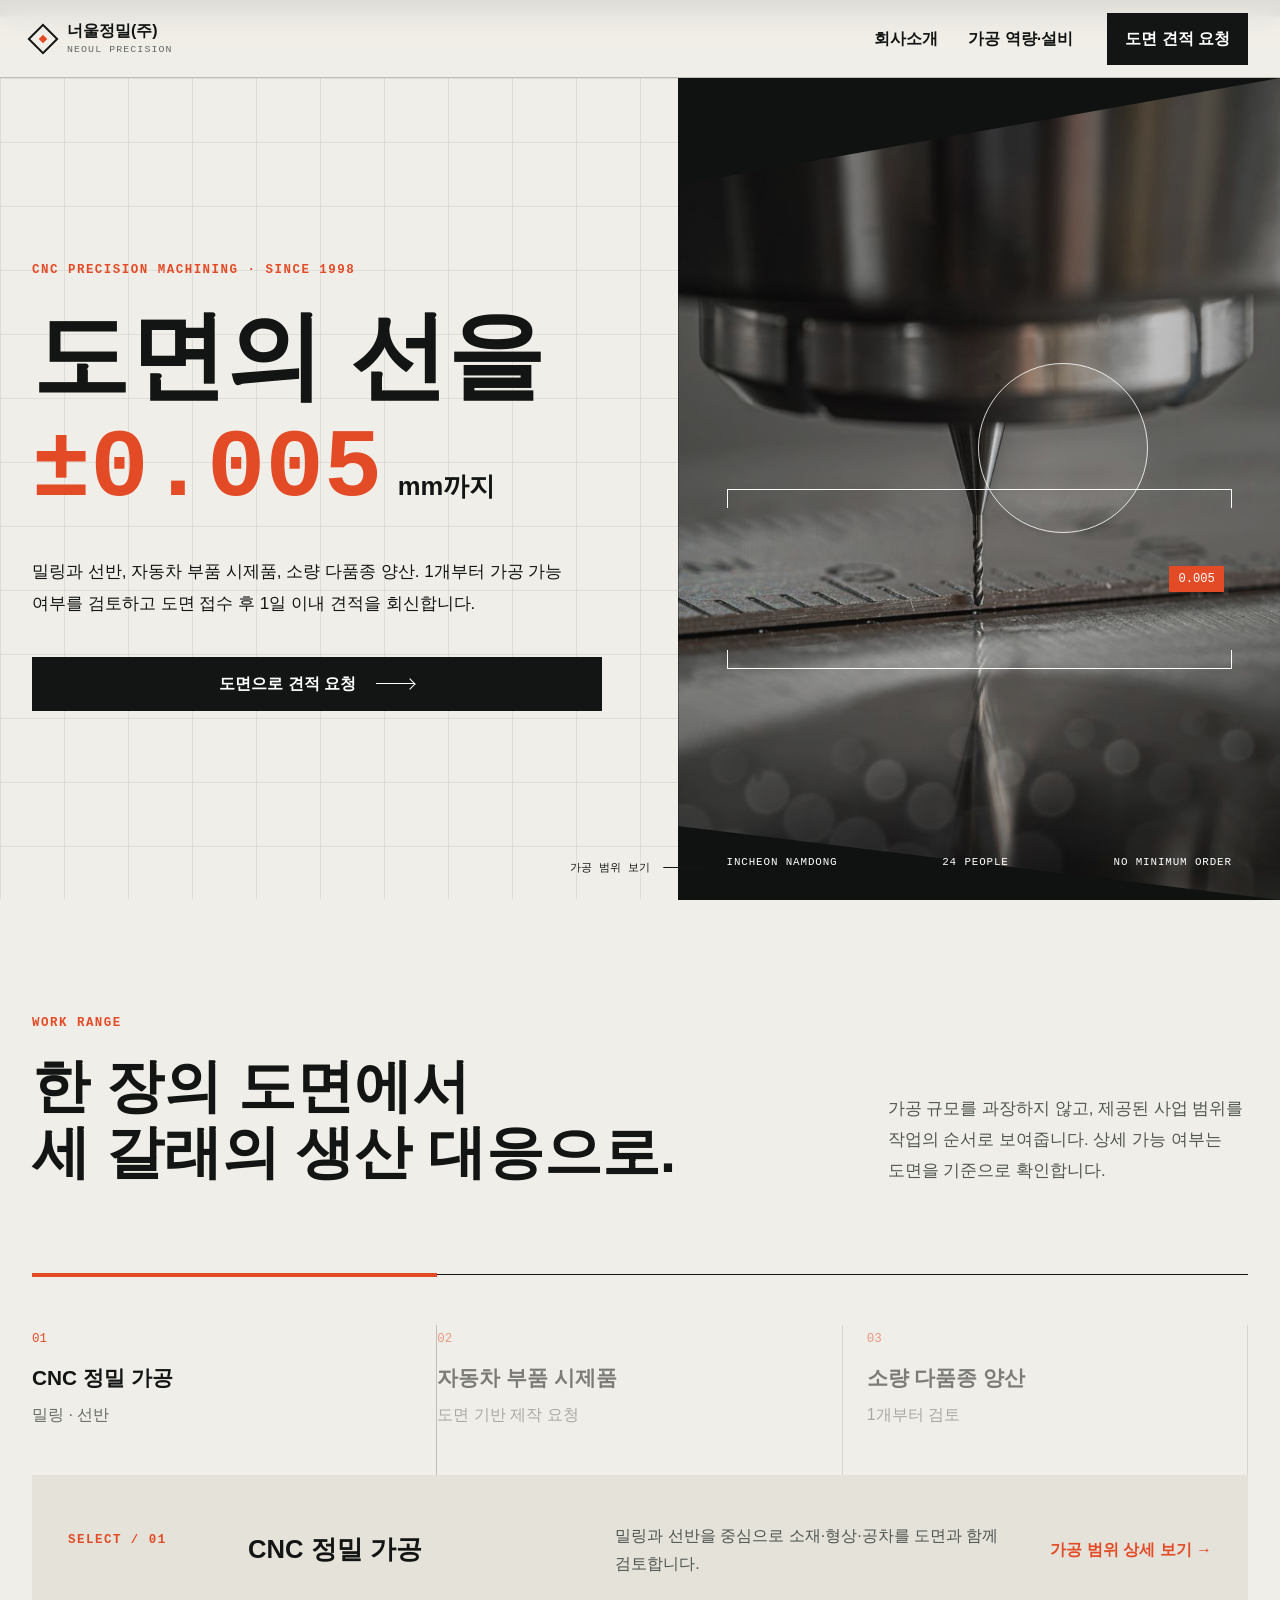
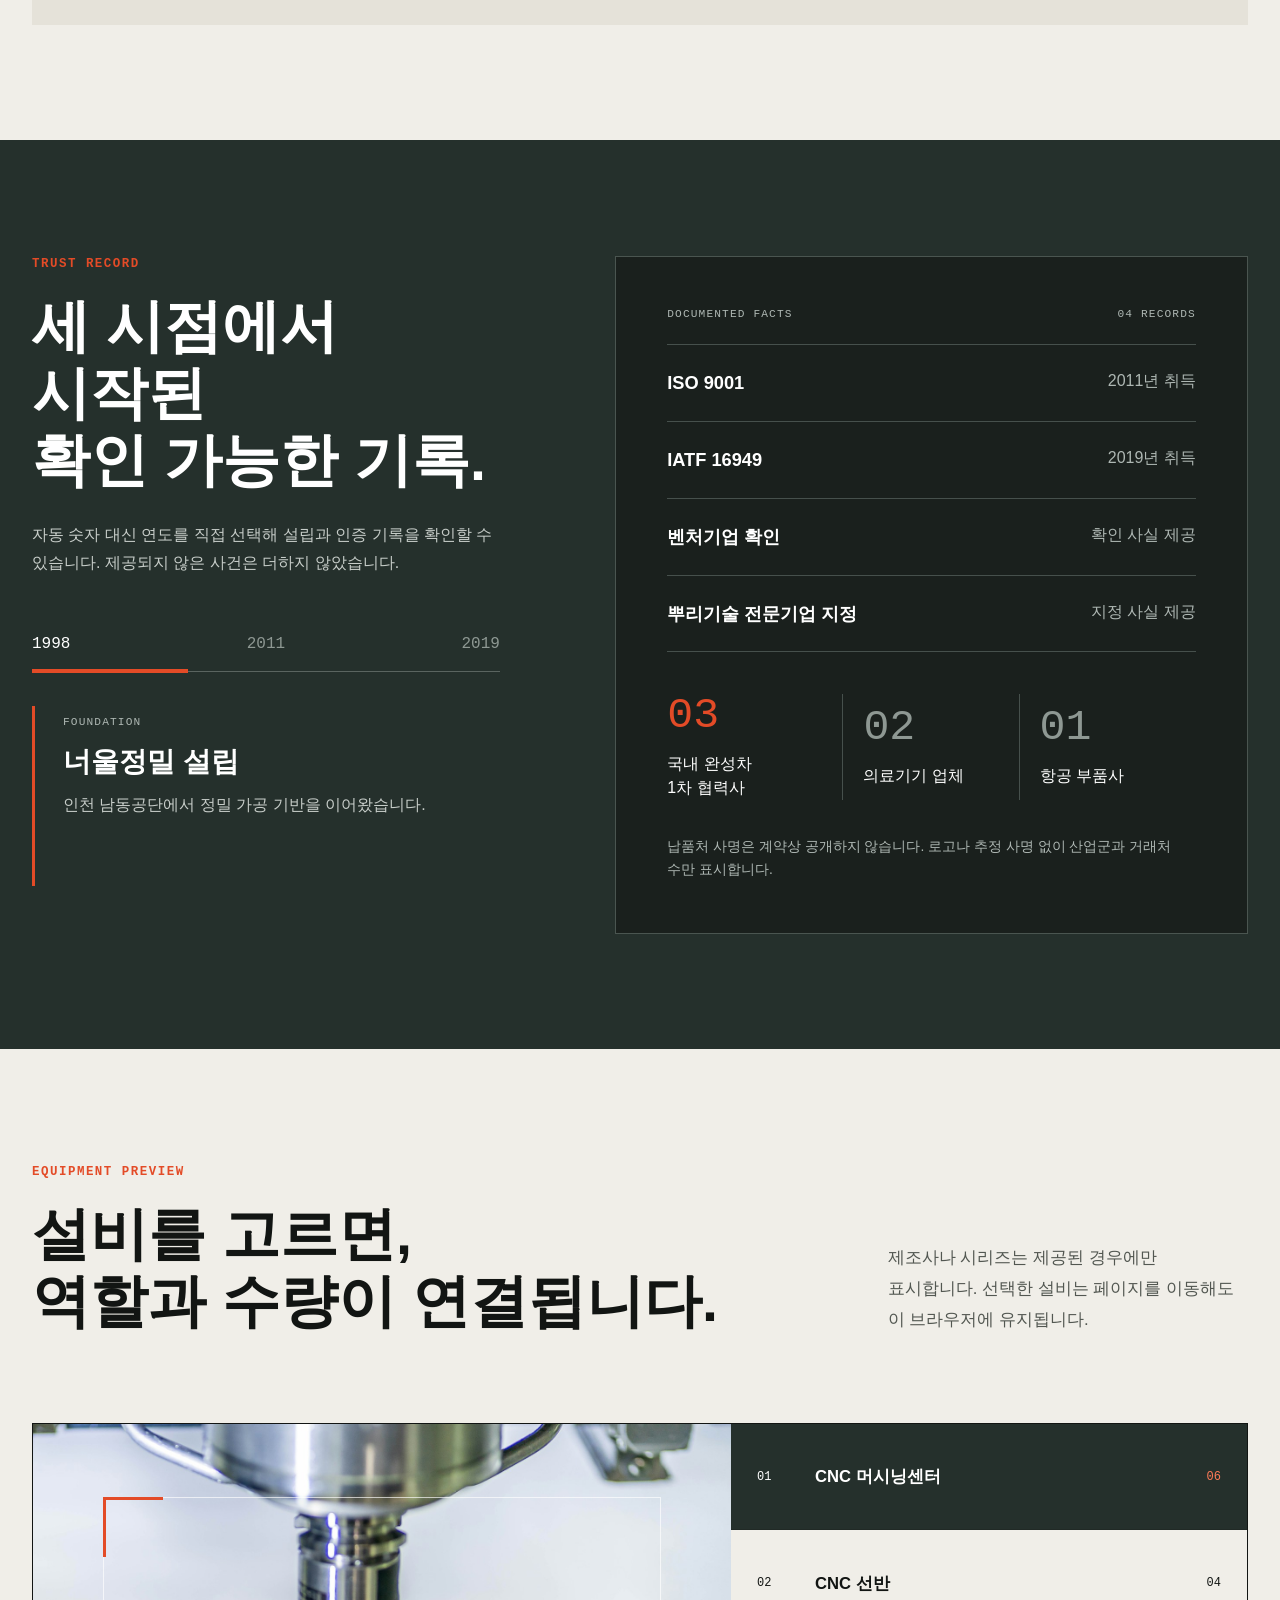
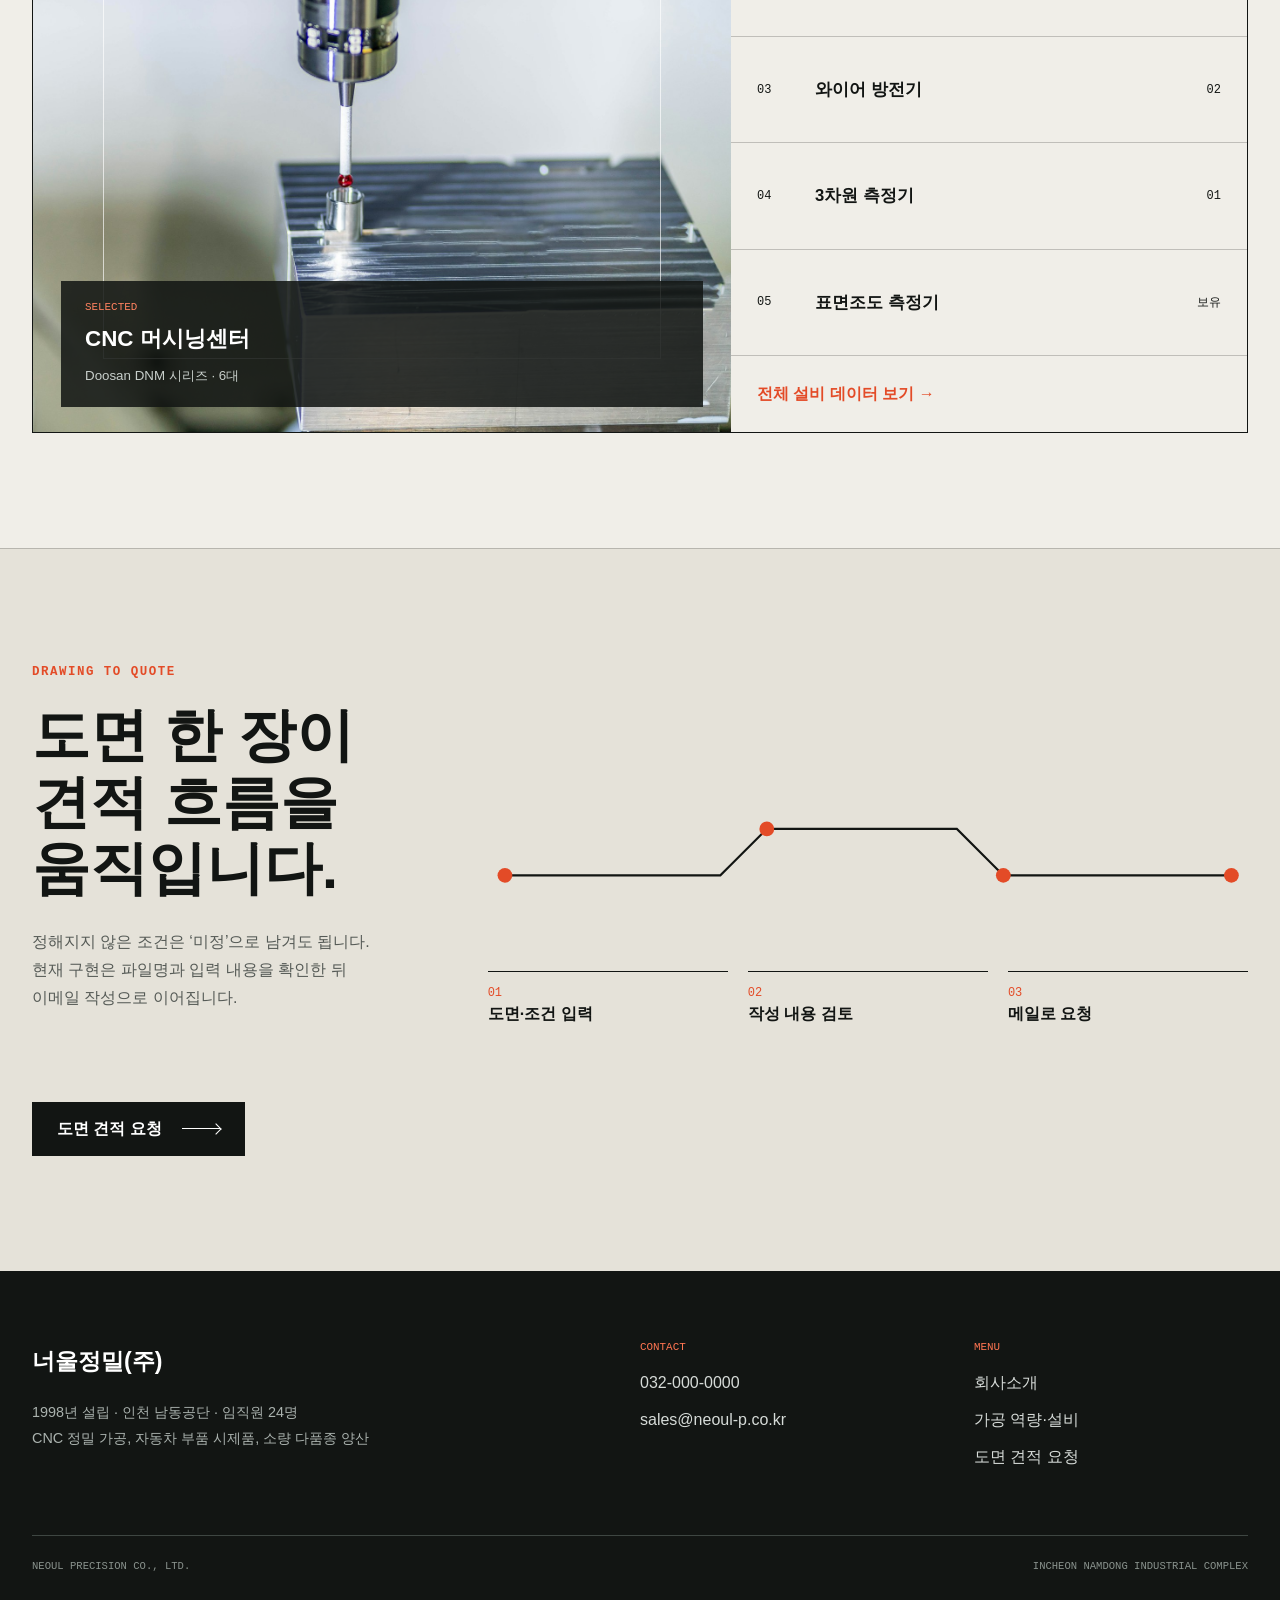
==== index.html @ 4a6a0d40 "Add files via upload" ====
<!doctype html>
<html lang="ko">
<head>
  <meta charset="utf-8" />
  <meta name="viewport" content="width=device-width,initial-scale=1" />
  <title>너울정밀(주) | CNC 정밀 가공</title>
  <meta name="description" content="1998년 설립. CNC 밀링·선반, 자동차 부품 시제품, 소량 다품종 양산. ±0.005mm 정밀도, 1개부터 가공 가능." />
  <link rel="icon" href="favicon.svg" />
  <link rel="stylesheet" href="styles.css" />
  <script defer src="site.js"></script>
</head>
<body class="page-home">
  <a class="skip" href="#main">본문으로 바로가기</a>
  <header class="site-header">
    <div class="nav-shell">
      <a class="brand" href="index.html" aria-label="너울정밀 홈"><i class="brand-mark" aria-hidden="true"></i><span>너울정밀(주)<small>NEOUL PRECISION</small></span></a>
      <nav class="desktop-nav" aria-label="주요 메뉴"><a href="about.html">회사소개</a><a href="capabilities.html">가공 역량·설비</a></nav>
      <a class="nav-cta" href="quote.html">도면 견적 요청</a>
      <button class="menu-toggle" aria-expanded="false" aria-controls="mobile-menu"><span>메뉴</span><i aria-hidden="true"></i></button>
    </div>
  </header>
  <nav class="mobile-panel" id="mobile-menu" aria-label="모바일 메뉴"><a href="index.html" aria-current="page">홈</a><a href="about.html">회사소개</a><a href="capabilities.html">가공 역량·설비</a><a href="quote.html">도면 견적 요청</a></nav>

  <main id="main">
    <section class="hero-machine" aria-labelledby="hero-title">
      <div class="hero-grid" aria-hidden="true"></div>
      <div class="hero-copy">
        <p class="eyebrow hero-kicker">CNC PRECISION MACHINING · SINCE 1998</p>
        <h1 id="hero-title"><span>도면의 선을</span><span class="hero-measure"><b>±0.005</b><small>mm까지</small></span></h1>
        <p class="hero-lead">밀링과 선반, 자동차 부품 시제품, 소량 다품종 양산. 1개부터 가공 가능 여부를 검토하고 도면 접수 후 1일 이내 견적을 회신합니다.</p>
        <a class="btn draw-btn" href="quote.html"><span>도면으로 견적 요청</span><i aria-hidden="true"></i></a>
      </div>
      <div class="hero-visual" data-parallax>
        <div class="hero-mask"><img src="assets/cnc-milling.jpg" alt="CNC 밀링 장비가 금속을 가공하는 장면" /></div>
        <div class="hero-lens" aria-hidden="true"></div>
        <div class="tolerance-rail" aria-hidden="true"><span class="jaw top"></span><span class="target">0.005</span><span class="jaw bottom"></span></div>
        <div class="hero-caption"><span>INCHEON NAMDONG</span><span>24 PEOPLE</span><span>NO MINIMUM ORDER</span></div>
      </div>
      <a class="scroll-cue" href="#scope"><span>가공 범위 보기</span><i aria-hidden="true"></i></a>
    </section>

    <section class="scope-switch section" id="scope" aria-labelledby="scope-title">
      <div class="wrap">
        <header class="split-head"><div><p class="eyebrow">WORK RANGE</p><h2 id="scope-title">한 장의 도면에서<br />세 갈래의 생산 대응으로.</h2></div><p>가공 규모를 과장하지 않고, 제공된 사업 범위를 작업의 순서로 보여줍니다. 상세 가능 여부는 도면을 기준으로 확인합니다.</p></header>
        <div class="scope-track" data-scope-home>
          <div class="scope-line" aria-hidden="true"><i></i></div>
          <button class="scope-node active" type="button" data-scope="0" aria-pressed="true"><em>01</em><strong>CNC 정밀 가공</strong><span>밀링 · 선반</span></button>
          <button class="scope-node" type="button" data-scope="1" aria-pressed="false"><em>02</em><strong>자동차 부품 시제품</strong><span>도면 기반 제작 요청</span></button>
          <button class="scope-node" type="button" data-scope="2" aria-pressed="false"><em>03</em><strong>소량 다품종 양산</strong><span>1개부터 검토</span></button>
          <article class="scope-readout" aria-live="polite"><span class="mono">SELECT / 01</span><h3>CNC 정밀 가공</h3><p>밀링과 선반을 중심으로 소재·형상·공차를 도면과 함께 검토합니다.</p><a href="capabilities.html#scope">가공 범위 상세 보기 →</a></article>
        </div>
      </div>
    </section>

    <section class="trust-record section dark" aria-labelledby="trust-title">
      <div class="wrap trust-layout">
        <div class="trust-intro">
          <p class="eyebrow">TRUST RECORD</p>
          <h2 id="trust-title">세 시점에서 시작된<br />확인 가능한 기록.</h2>
          <p>자동 숫자 대신 연도를 직접 선택해 설립과 인증 기록을 확인할 수 있습니다. 제공되지 않은 사건은 더하지 않았습니다.</p>
          <div class="year-rail" role="tablist" aria-label="회사 기록 연도">
            <button role="tab" aria-selected="true" class="active" data-year="1998">1998</button>
            <button role="tab" aria-selected="false" data-year="2011">2011</button>
            <button role="tab" aria-selected="false" data-year="2019">2019</button>
            <i aria-hidden="true"></i>
          </div>
          <article class="year-detail" aria-live="polite"><span>FOUNDATION</span><h3>너울정밀 설립</h3><p>인천 남동공단에서 정밀 가공 기반을 이어왔습니다.</p></article>
        </div>
        <div class="trust-archive">
          <div class="archive-top"><span>DOCUMENTED FACTS</span><span>04 RECORDS</span></div>
          <ol><li><b>ISO 9001</b><span>2011년 취득</span></li><li><b>IATF 16949</b><span>2019년 취득</span></li><li><b>벤처기업 확인</b><span>확인 사실 제공</span></li><li><b>뿌리기술 전문기업 지정</b><span>지정 사실 제공</span></li></ol>
          <div class="industry-tabs" aria-label="납품 산업군">
            <button class="active" data-industry="0" aria-pressed="true"><strong>03</strong><span>국내 완성차<br />1차 협력사</span></button>
            <button data-industry="1" aria-pressed="false"><strong>02</strong><span>의료기기 업체</span></button>
            <button data-industry="2" aria-pressed="false"><strong>01</strong><span>항공 부품사</span></button>
          </div>
          <p class="privacy-note">납품처 사명은 계약상 공개하지 않습니다. 로고나 추정 사명 없이 산업군과 거래처 수만 표시합니다.</p>
        </div>
      </div>
    </section>

    <section class="equipment-stage section" aria-labelledby="equipment-title">
      <div class="wrap">
        <header class="split-head"><div><p class="eyebrow">EQUIPMENT PREVIEW</p><h2 id="equipment-title">설비를 고르면,<br />역할과 수량이 연결됩니다.</h2></div><p>제조사나 시리즈는 제공된 경우에만 표시합니다. 선택한 설비는 페이지를 이동해도 이 브라우저에 유지됩니다.</p></header>
        <div class="equipment-explorer" data-equipment-explorer>
          <div class="equipment-media"><img src="assets/cnc-machine.jpg" alt="정밀 측정 장비가 금속 가공물을 측정하는 장면" /><div class="focus-frame" aria-hidden="true"></div><p><span>SELECTED</span><b>CNC 머시닝센터</b><small>Doosan DNM 시리즈 · 6대</small></p></div>
          <div class="equipment-nav" role="listbox" aria-label="설비 선택">
            <button class="active" role="option" aria-selected="true" data-eq="machining"><span>01</span><b>CNC 머시닝센터</b><em>06</em></button>
            <button role="option" aria-selected="false" data-eq="lathe"><span>02</span><b>CNC 선반</b><em>04</em></button>
            <button role="option" aria-selected="false" data-eq="wire"><span>03</span><b>와이어 방전기</b><em>02</em></button>
            <button role="option" aria-selected="false" data-eq="cmm"><span>04</span><b>3차원 측정기</b><em>01</em></button>
            <button role="option" aria-selected="false" data-eq="roughness"><span>05</span><b>표면조도 측정기</b><em>보유</em></button>
            <a href="capabilities.html#equipment">전체 설비 데이터 보기 →</a>
          </div>
        </div>
      </div>
    </section>

    <section class="quote-route section" aria-labelledby="quote-route-title">
      <div class="wrap quote-route-grid">
        <div><p class="eyebrow">DRAWING TO QUOTE</p><h2 id="quote-route-title">도면 한 장이<br />견적 흐름을 움직입니다.</h2><p>정해지지 않은 조건은 ‘미정’으로 남겨도 됩니다. 현재 구현은 파일명과 입력 내용을 확인한 뒤 이메일 작성으로 이어집니다.</p></div>
        <div class="drawing-path" aria-label="견적 진행 과정"><svg viewBox="0 0 720 160" aria-hidden="true"><path d="M16 78H220L264 34H444L488 78H704"/><circle cx="16" cy="78" r="7"/><circle cx="264" cy="34" r="7"/><circle cx="488" cy="78" r="7"/><circle cx="704" cy="78" r="7"/></svg><ol><li><b>01</b><span>도면·조건 입력</span></li><li><b>02</b><span>작성 내용 검토</span></li><li><b>03</b><span>메일로 요청</span></li></ol></div>
        <a class="btn draw-btn" href="quote.html"><span>도면 견적 요청</span><i aria-hidden="true"></i></a>
      </div>
    </section>
  </main>

  <footer class="site-footer"><div class="wrap"><div class="footer-grid"><div class="footer-brand">너울정밀(주)<p>1998년 설립 · 인천 남동공단 · 임직원 24명<br />CNC 정밀 가공, 자동차 부품 시제품, 소량 다품종 양산</p></div><div class="footer-col"><h2>CONTACT</h2><a href="tel:0320000000">032-000-0000</a><a href="mailto:sales@neoul-p.co.kr">sales@neoul-p.co.kr</a></div><div class="footer-col"><h2>MENU</h2><a href="about.html">회사소개</a><a href="capabilities.html">가공 역량·설비</a><a href="quote.html">도면 견적 요청</a></div></div><div class="footer-bottom"><span>NEOUL PRECISION CO., LTD.</span><span>INCHEON NAMDONG INDUSTRIAL COMPLEX</span></div></div></footer>
</body>
</html>
---- styles.css ----
:root{--paper:#f0eee8;--paper2:#e5e2d9;--ink:#121513;--steel:#25302c;--signal:#e34b27;--line:rgba(18,21,19,.22);--white:#fff;--wrap:min(1240px,calc(100% - 64px));--header:78px;--ease:cubic-bezier(.2,.75,.25,1)}
*{box-sizing:border-box}html{scroll-behavior:smooth}body{margin:0;background:var(--paper);color:var(--ink);font-family:'Segoe UI','Malgun Gothic','Apple SD Gothic Neo',sans-serif;font-size:16px;line-height:1.75;overflow-x:hidden;word-break:keep-all;overflow-wrap:break-word}body::before{content:"";position:fixed;inset:0;pointer-events:none;z-index:99;border:0 solid var(--signal);transition:border-width .28s var(--ease)}body.page-leaving::before{border-width:8px}a{color:inherit;text-decoration:none}button,input,select,textarea{font:inherit;color:inherit}button{cursor:pointer}img{display:block;max-width:100%}.wrap{width:var(--wrap);margin-inline:auto}.skip{position:fixed;left:16px;top:-80px;z-index:200;background:var(--ink);color:white;padding:12px 18px}.skip:focus{top:16px}.section{padding:clamp(88px,9vw,150px) 0;scroll-margin-top:calc(var(--header) + 24px)}.eyebrow,.mono{margin:0 0 20px;color:var(--signal);font:600 .78rem/1.4 Consolas,'Courier New',monospace;letter-spacing:.12em}.dark{background:var(--steel);color:var(--white)}h1,h2,h3,p{margin-top:0}h1,h2,h3{margin-bottom:0;line-height:1.16;letter-spacing:0;font-weight:700}h1{font-size:clamp(3.2rem,7.6vw,7.6rem)}h2{font-size:clamp(2.25rem,4.5vw,4.65rem)}h3{font-size:clamp(1.35rem,2.2vw,2rem)}p{margin-bottom:0}.split-head{display:grid;grid-template-columns:minmax(0,1.15fr) minmax(280px,.55fr);gap:8vw;align-items:end;margin-bottom:clamp(48px,7vw,88px)}.split-head>p{font-size:1.05rem;line-height:1.85;color:#525751}.dark .split-head>p{color:#c7cdc9}.btn{display:inline-flex;align-items:center;justify-content:center;min-height:54px;padding:0 24px;border:1px solid var(--ink);background:var(--ink);color:white;font-weight:700;transition:background .2s,color .2s,transform .2s}.btn:hover,.btn:focus-visible{background:var(--signal);border-color:var(--signal);transform:translateY(-2px)}.btn-light{background:transparent;color:var(--ink)}.draw-btn{gap:20px}.draw-btn i{width:38px;height:1px;background:currentColor;position:relative;transition:width .25s}.draw-btn i::after{content:"";position:absolute;right:0;top:-3px;width:7px;height:7px;border-right:1px solid;border-top:1px solid;transform:rotate(45deg)}.draw-btn:hover i{width:56px}

/* header */
.site-header{position:fixed;inset:0 0 auto;z-index:80;height:var(--header);background:rgba(240,238,232,.92);border-bottom:1px solid var(--line);backdrop-filter:blur(12px)}.nav-shell{width:var(--wrap);height:100%;margin:auto;display:grid;grid-template-columns:1fr auto auto;align-items:center;gap:34px}.brand{display:flex;align-items:center;gap:13px;font-weight:700}.brand span{line-height:1.25}.brand small{display:block;margin-top:3px;font:500 .62rem/1.2 'IBM Plex Mono',monospace;letter-spacing:.11em;color:#626762}.brand-mark{width:22px;height:22px;border:2px solid currentColor;transform:rotate(45deg);position:relative}.brand-mark::after{content:"";position:absolute;width:6px;height:6px;background:var(--signal);left:6px;top:6px}.desktop-nav{display:flex;gap:30px;font-weight:600}.desktop-nav a{position:relative;padding:8px 0}.desktop-nav a::after{content:"";position:absolute;left:0;right:100%;bottom:0;height:2px;background:var(--signal);transition:right .25s}.desktop-nav a:hover::after,.desktop-nav a.active::after{right:0}.nav-cta{background:var(--ink);color:white;padding:12px 18px;font-weight:700}.nav-cta:hover,.nav-cta.active{background:var(--signal)}.menu-toggle{display:none;background:none;border:0;width:48px;height:48px;padding:0;font-size:0}.menu-toggle i,.menu-toggle i::before{display:block;width:28px;height:2px;background:var(--ink);content:"";margin:auto;transition:.2s}.menu-toggle i::before{transform:translateY(8px)}.menu-toggle[aria-expanded=true] i{transform:rotate(45deg)}.menu-toggle[aria-expanded=true] i::before{transform:rotate(-90deg)}.mobile-panel{position:fixed;z-index:70;inset:var(--header) 0 auto;background:var(--ink);color:white;padding:26px max(24px,calc((100vw - 1240px)/2));display:grid;gap:0;transform:translateY(-120%);transition:transform .3s var(--ease)}.mobile-panel.open{transform:none}.mobile-panel a{font-size:1.25rem;padding:14px 0;border-bottom:1px solid #424844}.mobile-panel a:last-child{color:#ff7a57}

/* home hero */
.hero-machine{min-height:100svh;padding-top:var(--header);position:relative;display:grid;grid-template-columns:minmax(0,53%) minmax(0,47%);background:var(--paper);overflow:hidden}.hero-grid{position:absolute;inset:var(--header) 0 0;background-image:linear-gradient(var(--line) 1px,transparent 1px),linear-gradient(90deg,var(--line) 1px,transparent 1px);background-size:64px 64px;opacity:.35}.hero-copy{position:relative;z-index:3;padding:clamp(70px,9vw,132px) clamp(32px,6vw,110px) 120px max(32px,calc((100vw - 1240px)/2));display:flex;flex-direction:column;justify-content:center}.hero-copy h1{margin:0 0 30px}.hero-copy h1>span{display:block}.hero-measure{display:flex!important;align-items:baseline;gap:.16em;color:var(--signal);font-family:'IBM Plex Mono',monospace}.hero-measure b{font:inherit}.hero-measure small{font:600 clamp(1.2rem,2vw,2rem)/1.2 'IBM Plex Sans KR',sans-serif;color:var(--ink)}.hero-lead{max-width:670px;margin-bottom:36px;font-size:1.07rem;line-height:1.9}.hero-visual{position:relative;z-index:2;min-height:calc(100svh - var(--header));overflow:hidden;background:var(--ink)}.hero-mask{position:absolute;inset:0;clip-path:polygon(0 13%,100% 0,100% 100%,0 91%);animation:maskOpen 1.1s var(--ease) both}.hero-mask::after{content:"";position:absolute;inset:0;background:linear-gradient(90deg,rgba(18,21,19,.18),transparent 45%,rgba(18,21,19,.25))}.hero-mask img{width:110%;height:110%;object-fit:cover;object-position:50% 50%;transform:translate(var(--px,0),var(--py,0)) scale(1.04);transition:transform .25s ease-out}.hero-lens{position:absolute;width:170px;height:170px;border:1px solid rgba(255,255,255,.8);border-radius:50%;left:var(--lx,64%);top:var(--ly,45%);transform:translate(-50%,-50%);box-shadow:0 0 0 999px rgba(0,0,0,.12);pointer-events:none;transition:opacity .2s}.tolerance-rail{position:absolute;z-index:2;left:8%;right:8%;top:50%;height:180px;color:white;font:500 .76rem 'IBM Plex Mono',monospace}.jaw{position:absolute;left:0;right:0;height:1px;background:white;animation:jawsIn .9s .35s var(--ease) both}.jaw.top{top:0}.jaw.bottom{bottom:0}.jaw::before,.jaw::after{content:"";position:absolute;width:18px;height:18px;border-color:white}.jaw::before{left:0;border-left:1px solid}.jaw::after{right:0;border-right:1px solid}.jaw.top::before,.jaw.top::after{border-top:1px solid}.jaw.bottom::before,.jaw.bottom::after{border-bottom:1px solid;bottom:0}.target{position:absolute;right:8px;top:50%;transform:translateY(-50%);background:var(--signal);padding:6px 9px}.hero-caption{position:absolute;z-index:3;bottom:32px;left:8%;right:8%;display:flex;justify-content:space-between;color:white;font:500 .68rem 'IBM Plex Mono',monospace;letter-spacing:.08em}.scroll-cue{position:absolute;z-index:5;left:50%;bottom:25px;transform:translateX(-50%);display:flex;align-items:center;gap:14px;font:500 .7rem 'IBM Plex Mono',monospace}.scroll-cue i{width:46px;height:1px;background:currentColor;animation:scan 1.5s infinite}.hero-kicker{animation:typeIn .55s .15s both}.hero-copy h1>span{animation:typeIn .65s both}.hero-copy h1>span:nth-child(1){animation-delay:.22s}.hero-copy h1>span:nth-child(2){animation-delay:.38s}.hero-lead,.hero-copy .btn{animation:typeIn .65s .52s both}
@keyframes maskOpen{from{clip-path:polygon(48% 48%,52% 48%,52% 52%,48% 52%)}to{clip-path:polygon(0 13%,100% 0,100% 100%,0 91%)}}@keyframes jawsIn{from{transform:translateY(var(--start));opacity:0}to{transform:none;opacity:1}}.jaw.top{--start:-100px}.jaw.bottom{--start:100px}@keyframes typeIn{from{opacity:0;transform:translateY(22px)}to{opacity:1;transform:none}}@keyframes scan{0%{transform:scaleX(.2);transform-origin:left}50%{transform:scaleX(1);transform-origin:left}51%{transform-origin:right}100%{transform:scaleX(.2);transform-origin:right}}

/* home scope */
.scope-track{display:grid;grid-template-columns:repeat(3,1fr);position:relative;border-top:1px solid var(--ink);padding-top:50px}.scope-line{position:absolute;left:0;right:0;top:-2px;height:4px}.scope-line i{display:block;width:33.333%;height:4px;background:var(--signal);transition:transform .45s var(--ease)}.scope-node{text-align:left;border:0;background:transparent;padding:0 24px 40px 0;min-height:150px;border-right:1px solid var(--line)}.scope-node:nth-of-type(3){padding-left:24px}.scope-node:nth-of-type(4){padding-left:24px;border-right:0}.scope-node em{display:block;color:var(--signal);font:500 .78rem 'IBM Plex Mono',monospace;margin-bottom:18px}.scope-node strong{display:block;font-size:1.3rem;line-height:1.35}.scope-node span{display:block;color:#686c68;margin-top:9px}.scope-node:not(.active){opacity:.52}.scope-readout{grid-column:1/-1;background:var(--paper2);padding:36px;display:grid;grid-template-columns:150px 1fr 1.2fr auto;gap:30px;align-items:center;min-height:150px}.scope-readout h3{font-size:1.6rem}.scope-readout p{line-height:1.75;color:#4f5550}.scope-readout a{font-weight:700;color:var(--signal)}

/* trust */
.trust-layout{display:grid;grid-template-columns:minmax(0,.85fr) minmax(0,1.15fr);gap:9vw}.trust-intro>p:not(.eyebrow){max-width:560px;margin-top:28px;color:#c7cdc9}.year-rail{position:relative;display:flex;justify-content:space-between;border-bottom:1px solid #5a6460;margin:58px 0 34px}.year-rail button{border:0;background:none;color:#8e9893;padding:0 0 18px;font:500 1rem 'IBM Plex Mono',monospace}.year-rail button.active{color:white}.year-rail i{position:absolute;bottom:-2px;left:0;width:33.333%;height:4px;background:var(--signal);transition:transform .35s var(--ease)}.year-detail{min-height:180px;padding-left:28px;border-left:3px solid var(--signal)}.year-detail span,.archive-top{font:500 .7rem 'IBM Plex Mono',monospace;letter-spacing:.1em;color:#aeb7b3}.year-detail h3{margin:12px 0}.year-detail p{color:#c7cdc9}.trust-archive{background:#1a201d;border:1px solid #4a5550;padding:clamp(28px,4vw,58px)}.archive-top{display:flex;justify-content:space-between;padding-bottom:24px;border-bottom:1px solid #46504c}.trust-archive ol{list-style:none;margin:0;padding:0}.trust-archive li{display:grid;grid-template-columns:1fr auto;gap:18px;padding:22px 0;border-bottom:1px solid #46504c}.trust-archive li b{font-size:1.14rem}.trust-archive li span{color:#aeb7b3}.industry-tabs{display:grid;grid-template-columns:repeat(3,1fr);margin-top:42px}.industry-tabs button{border:0;border-right:1px solid #46504c;background:transparent;color:white;text-align:left;padding:0 20px}.industry-tabs button:first-child{padding-left:0}.industry-tabs button:last-child{border:0}.industry-tabs strong{display:block;font:500 2.7rem/1 'IBM Plex Mono',monospace;color:#8e9893;transition:color .2s}.industry-tabs button.active strong{color:var(--signal)}.industry-tabs span{display:block;margin-top:14px;line-height:1.5}.privacy-note{font-size:.86rem;color:#aeb7b3;margin-top:35px;line-height:1.7}

/* equipment */
.equipment-explorer{display:grid;grid-template-columns:minmax(0,1.15fr) minmax(340px,.85fr);border:1px solid var(--ink);min-height:610px}.equipment-media{position:relative;overflow:hidden;background:#101210}.equipment-media img{width:100%;height:100%;object-fit:cover;transition:opacity .25s,transform .55s var(--ease)}.equipment-media.changing img{opacity:.35;transform:scale(1.04)}.focus-frame{position:absolute;inset:12% 10%;border:1px solid rgba(255,255,255,.65);pointer-events:none}.focus-frame::before,.focus-frame::after{content:"";position:absolute;background:var(--signal)}.focus-frame::before{width:60px;height:3px;left:-1px;top:-1px}.focus-frame::after{height:60px;width:3px;left:-1px;top:-1px}.equipment-media p{position:absolute;left:28px;right:28px;bottom:25px;background:rgba(18,21,19,.86);color:white;padding:20px 24px}.equipment-media p span{display:block;font:500 .68rem 'IBM Plex Mono',monospace;color:#ff8260}.equipment-media p b,.equipment-media p small{display:block}.equipment-media p b{font-size:1.4rem;margin:6px 0}.equipment-media p small{color:#c8cfcb}.equipment-nav{display:flex;flex-direction:column}.equipment-nav button{flex:1;display:grid;grid-template-columns:42px 1fr auto;align-items:center;gap:16px;border:0;border-bottom:1px solid var(--line);background:transparent;text-align:left;padding:18px 26px}.equipment-nav button span,.equipment-nav button em{font:500 .75rem 'IBM Plex Mono',monospace;font-style:normal}.equipment-nav button b{font-size:1.04rem}.equipment-nav button.active{background:var(--steel);color:white}.equipment-nav button.active em{color:#ff7b58}.equipment-nav>a{padding:24px 26px;font-weight:700;color:var(--signal)}

/* quote route */
.quote-route{background:var(--paper2);border-top:1px solid var(--line)}.quote-route-grid{display:grid;grid-template-columns:.65fr 1.35fr;gap:7vw;align-items:center}.quote-route-grid>div:first-child p:last-child{margin-top:26px;max-width:520px;color:#555a56}.drawing-path{grid-row:1/3;grid-column:2}.drawing-path svg{width:100%;height:auto}.drawing-path path{fill:none;stroke:var(--ink);stroke-width:2;stroke-dasharray:900;stroke-dashoffset:900}.drawing-path.is-drawn path{animation:draw 1.2s var(--ease) forwards}.drawing-path circle{fill:var(--signal)}.drawing-path ol{display:grid;grid-template-columns:repeat(3,1fr);gap:20px;list-style:none;padding:0;margin:0}.drawing-path li{border-top:1px solid var(--ink);padding-top:14px}.drawing-path b{font:500 .75rem 'IBM Plex Mono',monospace;color:var(--signal);display:block}.drawing-path span{font-weight:700}.quote-route .btn{justify-self:start}@keyframes draw{to{stroke-dashoffset:0}}

/* about */
.about-opening{padding-top:var(--header);min-height:90svh;display:grid;grid-template-columns:55% 45%;border-bottom:1px solid var(--line)}.about-opening-copy{padding:clamp(90px,10vw,150px) 6vw 80px max(32px,calc((100vw - 1240px)/2));display:flex;flex-direction:column;justify-content:center}.about-opening h1 span,.cap-opening h1 span,.quote-opening h1 span{display:block}.about-opening-copy>p:last-child{font-size:1.1rem;max-width:680px;margin-top:32px;line-height:1.9}.about-opening-media{margin:0;position:relative;overflow:hidden;min-height:650px}.about-opening-media img{width:100%;height:100%;object-fit:cover}.about-opening-media::after{content:"";position:absolute;inset:0;background:linear-gradient(transparent 55%,rgba(18,21,19,.75))}.about-opening-media figcaption{position:absolute;z-index:2;left:35px;right:35px;bottom:32px;color:white;display:flex;justify-content:space-between;font:500 .82rem 'IBM Plex Mono',monospace}.factory-shutter{position:absolute;z-index:3;inset:0;background:var(--steel);animation:shutter 1s .2s var(--ease) forwards}@keyframes shutter{to{transform:translateY(-102%)}}
.story-grid{display:grid;grid-template-columns:.8fr 1.2fr;gap:10vw;align-items:start}.story-sticky{position:sticky;top:calc(var(--header) + 70px)}.story-meter{height:220px;width:2px;background:var(--line);margin-top:42px}.story-meter i{display:block;height:var(--story-progress,25%);background:var(--signal);transition:height .35s}.story-steps article{min-height:46vh;padding:9vh 0;border-top:1px solid var(--line);opacity:.38;transition:opacity .25s,transform .35s}.story-steps article.active{opacity:1;transform:translateX(-20px)}.story-steps article span{font:500 .72rem 'IBM Plex Mono',monospace;color:var(--signal)}.story-steps article h3{font-size:clamp(1.8rem,3.3vw,3.4rem);margin:15px 0}.story-steps article p{max-width:640px;color:#535853;font-size:1.05rem}.story-steps a{display:inline-block;margin-top:20px;color:var(--signal);font-weight:700}
.history-interface{display:grid;grid-template-columns:.7fr 1.3fr;border:1px solid #56605b}.history-years{display:flex;flex-direction:column}.history-years button{flex:1;min-height:115px;border:0;border-bottom:1px solid #56605b;background:transparent;color:white;text-align:left;padding:22px 28px;display:flex;justify-content:space-between;align-items:center}.history-years button:last-child{border:0}.history-years button b{font:500 1.55rem 'IBM Plex Mono',monospace;color:#8e9893}.history-years button.active{background:#171c1a}.history-years button.active b{color:var(--signal)}.history-panel{position:relative;min-height:345px;padding:60px;display:flex;flex-direction:column;justify-content:center;background:#1a201d;overflow:hidden}.history-panel>span{font:500 .74rem 'IBM Plex Mono',monospace;color:#ff7c59}.history-panel h3{font-size:clamp(2rem,4vw,4rem);margin:14px 0}.history-panel p{max-width:600px;color:#c7cdc9}.history-panel i{position:absolute;width:280px;height:280px;border:1px solid #56605b;border-radius:50%;right:-80px;bottom:-100px}.history-panel i::after{content:"";position:absolute;inset:35px;border:1px solid #56605b;border-radius:50%}
.industry-field-grid{display:grid;grid-template-columns:.8fr 1.2fr;border-top:1px solid var(--ink);border-bottom:1px solid var(--ink)}.industry-dial{display:flex;flex-direction:column;border-right:1px solid var(--ink)}.industry-dial button{min-height:110px;border:0;border-bottom:1px solid var(--line);background:transparent;text-align:left;padding:20px 28px;display:flex;justify-content:space-between;align-items:center}.industry-dial button:last-child{border:0}.industry-dial button span{font-size:1.25rem;font-weight:700}.industry-dial button b{font:500 2rem 'IBM Plex Mono',monospace;color:#959994}.industry-dial button.active{background:var(--signal);color:white}.industry-dial button.active b{color:white}.industry-readout{padding:50px clamp(30px,6vw,80px);min-height:330px;display:flex;flex-direction:column;justify-content:center}.industry-readout>span{font:500 .72rem 'IBM Plex Mono',monospace;color:var(--signal)}.industry-readout h3{margin:16px 0}.industry-readout strong{font:500 clamp(4rem,8vw,8rem)/1 'IBM Plex Mono',monospace}.industry-readout p{color:#5d625e;max-width:560px}.cert-ledger{background:var(--paper2)}.cert-ledger .wrap{display:grid;grid-template-columns:.75fr 1.25fr;gap:9vw}.cert-title-block p:last-child{margin-top:28px;color:#555a56}.cert-lines>div{display:grid;grid-template-columns:130px 1fr auto;gap:28px;align-items:center;padding:27px 0;border-top:1px solid var(--ink)}.cert-lines>div:last-child{border-bottom:1px solid var(--ink)}.cert-lines time{font:500 .8rem 'IBM Plex Mono',monospace;color:var(--signal)}.cert-lines b{font-size:1.25rem}.cert-lines span{color:#5d625e}.next-route{padding:clamp(75px,8vw,120px) 0;background:var(--ink);color:white}.next-route p{font:500 .76rem 'IBM Plex Mono',monospace;color:#ff7a57;margin-bottom:18px}.next-route h2{max-width:980px}.next-route .btn{margin-top:36px;background:white;color:var(--ink);border-color:white}.next-route.signal{background:var(--signal)}.next-route.signal p,.next-route.signal>div>span{color:white}.next-route.signal>div>span{display:block;margin-top:20px}.next-route.signal .btn:hover{background:var(--ink);color:white;border-color:var(--ink)}

/* capabilities */
.cap-opening{padding:calc(var(--header) + 80px) max(32px,calc((100vw - 1240px)/2)) 80px;min-height:72svh;display:grid;grid-template-columns:1.2fr .8fr;gap:9vw;align-items:end;border-bottom:1px solid var(--line);background-image:linear-gradient(var(--line) 1px,transparent 1px),linear-gradient(90deg,var(--line) 1px,transparent 1px);background-size:72px 72px}.cap-opening>div>p:last-child{margin-top:32px;max-width:720px}.cap-opening dl{margin:0;border-left:1px solid var(--ink)}.cap-opening dl div{display:flex;justify-content:space-between;align-items:end;padding:22px 0 22px 28px;border-bottom:1px solid var(--ink)}.cap-opening dt{font-weight:600}.cap-opening dd{margin:0;font:500 2.4rem/1 'IBM Plex Mono',monospace}.cap-opening dd small{font-size:.8rem;margin-left:4px}
.scope-console{border:1px solid var(--ink)}.scope-tabs{display:grid;grid-template-columns:repeat(3,1fr);border-bottom:1px solid var(--ink)}.scope-tabs button{border:0;border-right:1px solid var(--ink);background:transparent;min-height:80px;padding:16px 22px;text-align:left;font-weight:700}.scope-tabs button:last-child{border:0}.scope-tabs button span{display:block;font:500 .7rem 'IBM Plex Mono',monospace;color:var(--signal);margin-bottom:6px}.scope-tabs button.active{background:var(--ink);color:white}.scope-screen{min-height:560px;display:grid;grid-template-columns:1.15fr .85fr;position:relative;overflow:hidden}.scope-screen>img{width:100%;height:100%;object-fit:cover;min-height:560px;transition:opacity .2s,transform .45s}.scope-screen.changing>img{opacity:.25;transform:scale(1.04)}.scan-line{position:absolute;left:0;top:0;bottom:0;width:2px;background:var(--signal);box-shadow:0 0 18px var(--signal);animation:scanHorizontal 3s ease-in-out infinite}.scope-screen article{padding:50px;display:flex;flex-direction:column;justify-content:center;background:var(--paper2)}.scope-screen article>span{font:500 .72rem 'IBM Plex Mono',monospace;color:var(--signal)}.scope-screen article h3{margin:15px 0}.scope-screen article p{color:#535853}.scope-screen ul{list-style:none;padding:24px 0 0;margin:24px 0 0;border-top:1px solid var(--ink)}.scope-screen li{padding:8px 0}.scope-screen li::before{content:"—";margin-right:12px;color:var(--signal)}@keyframes scanHorizontal{0%,100%{left:0;opacity:0}10%,90%{opacity:1}50%{left:calc(57% - 2px)}}
.precision-chamber{overflow:hidden}.precision-copy{max-width:900px;margin-bottom:54px}.precision-copy h2 span{color:#ff7653}.precision-copy p:last-child{color:#c4cbc7;max-width:700px;margin-top:26px}.measurement-stage{position:relative;height:min(64vw,680px);min-height:480px;overflow:hidden;background:#101310;outline:none}.measurement-stage img{width:100%;height:100%;object-fit:cover;filter:saturate(.55) contrast(1.1);transform:scale(1.02)}.measurement-stage::after{content:"";position:absolute;inset:0;background:linear-gradient(90deg,rgba(18,21,19,.7),transparent 50%,rgba(18,21,19,.25))}.detail-lens{position:absolute;z-index:2;width:190px;height:190px;border-radius:50%;left:var(--mx,68%);top:var(--my,45%);transform:translate(-50%,-50%);border:1px solid white;box-shadow:0 0 0 999px rgba(10,12,11,.08);pointer-events:none}.measure-axis{position:absolute;z-index:3;inset:0}.measure-axis i{position:absolute;left:50%;top:12%;bottom:12%;width:1px;background:rgba(255,255,255,.6)}.measure-jaw{position:absolute;top:18%;bottom:18%;width:calc(44% - var(--measure-close,0%));border-color:white;transition:width .7s var(--ease)}.measure-jaw.left{left:5%;border-top:1px solid;border-bottom:1px solid;border-left:1px solid}.measure-jaw.right{right:5%;border-top:1px solid;border-bottom:1px solid;border-right:1px solid}.measure-readout{position:absolute;z-index:4;left:7%;bottom:8%;color:white}.measure-readout span{display:block;font:500 .72rem 'IBM Plex Mono',monospace;color:#ff7653}.measure-readout strong{font:500 clamp(3rem,7vw,7rem)/1.05 'IBM Plex Mono',monospace}.measure-readout small{font-size:.22em}.precision-notes{display:grid;grid-template-columns:repeat(4,1fr);border:1px solid #56605b;border-top:0}.precision-notes p{padding:24px;border-right:1px solid #56605b}.precision-notes p:last-child{border:0}.precision-notes b,.precision-notes span{display:block}.precision-notes span{color:#aeb7b3;font-size:.9rem;margin-top:8px}
.matrix-explorer{display:grid;grid-template-columns:1fr 1fr;border:1px solid var(--ink)}.matrix-list button{width:100%;display:grid;grid-template-columns:44px 1fr auto;gap:10px;text-align:left;align-items:center;padding:21px 24px;border:0;border-bottom:1px solid var(--line);background:transparent}.matrix-list button:last-child{border:0}.matrix-list button span,.matrix-list button em{font:500 .76rem 'IBM Plex Mono',monospace;font-style:normal}.matrix-list button small{grid-column:2/-1;color:#666b67}.matrix-list button.active{background:var(--steel);color:white}.matrix-list button.active small{color:#c8cfcb}.matrix-list button.active em{color:#ff7754}.matrix-visual{position:relative;min-height:560px;overflow:hidden;background:#111}.matrix-visual img{width:100%;height:100%;object-fit:cover;transition:opacity .25s,transform .5s}.matrix-visual.changing img{opacity:.3;transform:scale(1.05)}.blueprint-box{position:absolute;inset:10%;border:1px solid rgba(255,255,255,.65)}.matrix-visual article{position:absolute;left:7%;right:7%;bottom:6%;background:rgba(18,21,19,.88);color:white;padding:24px}.matrix-visual article span{font:500 .68rem 'IBM Plex Mono',monospace;color:#ff7653}.matrix-visual article h3{margin:8px 0}.matrix-visual article p{color:#c8cfcb}.material-selector{display:grid;grid-template-columns:.65fr 1.35fr;border-top:1px solid var(--ink);border-bottom:1px solid var(--ink)}.material-keys{display:flex;flex-direction:column;border-right:1px solid var(--ink)}.material-keys button{flex:1;min-height:95px;border:0;border-bottom:1px solid var(--line);background:transparent;padding:18px 24px;display:flex;align-items:center;gap:24px;text-align:left}.material-keys button:last-child{border:0}.material-keys b{font:500 1.4rem 'IBM Plex Mono',monospace;color:#8c918d}.material-keys button.active{background:var(--ink);color:white}.material-keys button.active b{color:#ff7754}.material-surface{position:relative;min-height:430px;padding:55px;overflow:hidden;background:linear-gradient(135deg,#dce1df,#7e8885);display:flex;flex-direction:column;justify-content:end}.material-surface.sus{background:linear-gradient(125deg,#ececec,#777 48%,#d6d6d6)}.material-surface.ti{background:linear-gradient(130deg,#8d8d86,#d0b087 46%,#65696c)}.material-surface.ep{background:linear-gradient(130deg,#171a18,#5e6661)}.material-surface>span{font:500 .74rem 'IBM Plex Mono',monospace;color:var(--signal)}.material-surface h3{font:500 clamp(5rem,11vw,11rem)/.9 'IBM Plex Mono',monospace;color:rgba(255,255,255,.45);position:absolute;right:6%;top:8%}.material-surface p{max-width:600px;position:relative;font-weight:600}.material-surface i{position:absolute;width:320px;height:320px;border:1px solid rgba(255,255,255,.55);border-radius:50%;right:-80px;top:-80px}.material-surface i::after{content:"";position:absolute;inset:32px;border:1px solid rgba(255,255,255,.45);border-radius:50%}

/* quote */
.quote-opening{padding:calc(var(--header) + 78px) max(32px,calc((100vw - 1240px)/2)) 70px;display:grid;grid-template-columns:1.25fr .75fr;gap:8vw;align-items:end;border-bottom:1px solid var(--line)}.quote-opening>div:first-child>p:last-child{margin-top:28px;max-width:700px}.back-link{display:inline-block;margin-bottom:50px;font-weight:700;color:#4f5550}.quote-blueprint{min-height:320px;border:1px solid var(--ink);position:relative;padding:30px;display:flex;flex-direction:column;justify-content:space-between;background-image:linear-gradient(var(--line) 1px,transparent 1px),linear-gradient(90deg,var(--line) 1px,transparent 1px);background-size:32px 32px}.quote-blueprint i{position:absolute;inset:22% 18%;border:2px solid var(--signal);clip-path:polygon(0 0,70% 0,100% 30%,100% 100%,0 100%)}.quote-blueprint span,.quote-blueprint small{font:500 .72rem 'IBM Plex Mono',monospace}.quote-blueprint b{align-self:center;font:500 2rem 'IBM Plex Mono',monospace}.quote-layout{display:grid;grid-template-columns:minmax(0,1.4fr) minmax(300px,.6fr);gap:50px;align-items:start}.form-progress{display:grid;grid-template-columns:auto 1fr auto;align-items:center;margin-bottom:34px}.form-progress>div{display:flex;gap:12px;align-items:center;color:#8a8e8b}.form-progress div.active{color:var(--ink)}.form-progress b{font:500 1rem 'IBM Plex Mono',monospace;color:var(--signal)}.form-progress i{height:1px;background:var(--line);margin:0 18px}.form-grid{display:grid;grid-template-columns:1fr 1fr;gap:26px 24px}.field{min-width:0}.field.full{grid-column:1/-1}.field label{display:flex;justify-content:space-between;gap:14px;font-weight:700;margin-bottom:9px}.field label span{color:var(--signal);font-size:.8rem}.field label em{font-style:normal;color:#777c78;font-size:.8rem}.field input,.field select,.field textarea{width:100%;border:1px solid #90958f;background:#f9f8f4;padding:13px 14px;min-height:52px;border-radius:0}.field textarea{min-height:145px;resize:vertical}.field input:focus,.field select:focus,.field textarea:focus{outline:2px solid var(--signal);outline-offset:1px}.field [aria-invalid=true]{border-color:#b42b19}.error{display:block;min-height:21px;color:#a82a18;font-size:.82rem;margin-top:4px}.dropzone{border:1px dashed #666c67;min-height:260px;padding:34px;display:flex;flex-direction:column;justify-content:center;align-items:center;text-align:center;background:#e7e4dc;position:relative;transition:border-color .2s,background .2s}.dropzone.drag{background:#f3d7cf;border-color:var(--signal)}.dropzone input{position:absolute;opacity:0;width:1px;height:1px;pointer-events:none}.dropzone>strong{font-size:1.2rem;margin-top:18px}.dropzone>p{font-size:.86rem;color:#606560;max-width:570px;margin:8px 0 18px}.file-orbit{width:72px;height:72px;border:1px solid var(--ink);transform:rotate(45deg);display:grid;place-items:center;position:relative}.file-orbit b{transform:rotate(-45deg);font:500 .72rem 'IBM Plex Mono',monospace}.file-orbit i{position:absolute;inset:9px;border:1px solid var(--signal);animation:orbit 3s linear infinite}.file-pick{background:var(--ink);color:white;border:0;padding:10px 20px;font-weight:700}.file-list{margin-top:12px}.file-item{display:grid;grid-template-columns:1fr auto auto;gap:18px;align-items:center;padding:12px 0;border-bottom:1px solid var(--line)}.file-item button{background:none;border:0;color:#a82a18;font-weight:700}.agreement label{display:flex;align-items:flex-start;justify-content:flex-start;font-weight:500;line-height:1.65}.agreement input{width:auto;min-height:auto;margin-top:6px;accent-color:var(--signal)}.form-actions{display:flex;gap:12px;margin-top:28px}.review{display:none;border-top:4px solid var(--signal);padding-top:32px}.review.active{display:block}.form-step.hidden{display:none}.review>p:nth-of-type(2){margin-top:18px;color:#555a56}.review-table{margin:32px 0;border-top:1px solid var(--ink)}.review-row{display:grid;grid-template-columns:190px 1fr;border-bottom:1px solid var(--line);padding:14px 0}.review-row dt{font-weight:700}.review-row dd{margin:0;white-space:pre-line}.notice-box{padding:20px;background:var(--paper2)}.notice-box b,.notice-box span{display:block}.notice-box span{margin-top:5px;color:#555a56}.quote-aside{position:sticky;top:calc(var(--header) + 30px);border-top:1px solid var(--ink)}.quote-aside>div{padding:24px 0;border-bottom:1px solid var(--line)}.quote-aside .reply strong{display:block;font:500 clamp(3rem,5vw,5rem)/1 'IBM Plex Mono',monospace;color:var(--signal);margin:8px 0}.quote-aside .reply>span{font:500 .72rem 'IBM Plex Mono',monospace}.aside-line b,.aside-line a{display:block}.aside-line a{color:var(--signal);margin-top:8px}.aside-line p{color:#555a56;margin-top:8px}@keyframes orbit{to{transform:rotate(360deg)}}

/* footer */
.site-footer{padding:70px 0 34px;background:#121513;color:white}.footer-grid{display:grid;grid-template-columns:1.4fr .7fr .7fr;gap:60px}.footer-brand{font-size:1.45rem;font-weight:700}.footer-brand p{font-size:.9rem;font-weight:400;color:#aab2ae;margin-top:18px;line-height:1.8}.footer-col h2{font:500 .68rem 'IBM Plex Mono',monospace;color:#ff7552;margin-bottom:16px}.footer-col a{display:block;margin:9px 0;color:#d6dbd8}.footer-bottom{display:flex;justify-content:space-between;border-top:1px solid #3e4642;margin-top:55px;padding-top:24px;font:500 .66rem 'IBM Plex Mono',monospace;color:#89928d}

@media(max-width:1024px){:root{--wrap:min(100% - 40px,920px)}.hero-machine{grid-template-columns:1fr;min-height:auto}.hero-copy{min-height:680px;padding-left:max(24px,calc((100vw - 920px)/2));padding-right:max(24px,calc((100vw - 920px)/2))}.hero-visual{min-height:620px}.scroll-cue{display:none}.trust-layout,.story-grid,.cert-ledger .wrap{gap:6vw}.equipment-explorer{grid-template-columns:1fr}.equipment-media{min-height:520px}.equipment-nav button{min-height:78px}.quote-route-grid{grid-template-columns:1fr}.drawing-path{grid-column:1;grid-row:auto}.about-opening{grid-template-columns:1fr}.about-opening-copy{min-height:600px;padding-left:max(24px,calc((100vw - 920px)/2));padding-right:max(24px,calc((100vw - 920px)/2))}.about-opening-media{min-height:560px}.cap-opening,.quote-opening{grid-template-columns:1fr}.cap-opening dl{display:grid;grid-template-columns:repeat(3,1fr);border:1px solid var(--ink)}.cap-opening dl div{display:block;border-bottom:0;border-right:1px solid var(--ink);padding:20px}.quote-blueprint{min-height:240px}.quote-layout{grid-template-columns:1fr}.quote-aside{position:static;display:grid;grid-template-columns:1fr 1fr;gap:0 28px;border-bottom:1px solid var(--ink)}.precision-notes{grid-template-columns:1fr 1fr}.precision-notes p:nth-child(2){border-right:0}.precision-notes p:nth-child(-n+2){border-bottom:1px solid #56605b}}

@media(max-width:768px){:root{--wrap:calc(100% - 32px);--header:68px}.section{padding:76px 0}.desktop-nav{display:none}.nav-shell{grid-template-columns:1fr auto auto;gap:10px}.brand small{display:none}.nav-cta{font-size:.82rem;padding:10px 12px}.menu-toggle{display:block}.split-head{grid-template-columns:1fr;gap:22px;margin-bottom:42px}.split-head br{display:none}h1{font-size:clamp(2.8rem,12vw,5rem)}h2{font-size:clamp(2rem,8.5vw,3.4rem)}.hero-copy{min-height:620px;padding:76px 20px 70px}.hero-measure{display:block!important}.hero-measure small{display:block;margin-top:8px}.hero-visual{min-height:520px}.hero-caption{font-size:.58rem;gap:8px}.hero-lens,.detail-lens{display:none}.tolerance-rail{height:130px}.scope-track{grid-template-columns:1fr;padding-top:20px}.scope-line{display:none}.scope-node{padding:18px 0!important;min-height:0;border-right:0;border-bottom:1px solid var(--line);display:grid;grid-template-columns:42px 1fr}.scope-node span{grid-column:2}.scope-readout{grid-template-columns:1fr;gap:12px;padding:26px}.trust-layout{grid-template-columns:1fr}.industry-tabs{gap:0}.industry-tabs button{padding:0 12px}.industry-tabs button strong{font-size:2rem}.equipment-media{min-height:420px}.equipment-explorer{min-height:0}.equipment-nav button{grid-template-columns:34px 1fr auto;padding:16px}.drawing-path ol{gap:8px}.drawing-path li{font-size:.85rem}.about-opening-media{min-height:460px}.story-grid{grid-template-columns:1fr}.story-sticky{position:static}.story-meter{height:3px;width:100%;margin:28px 0 15px}.story-meter i{width:var(--story-progress,25%);height:3px;transition:width .35s}.story-steps article{min-height:0;padding:52px 0}.story-steps article.active{transform:none}.history-interface,.industry-field-grid,.cert-ledger .wrap{grid-template-columns:1fr}.history-years{flex-direction:row;border-bottom:1px solid #56605b}.history-years button{min-height:85px;display:block;padding:14px}.history-years button span{display:block;font-size:.75rem}.history-panel{min-height:300px;padding:32px}.industry-dial{border-right:0;border-bottom:1px solid var(--ink);flex-direction:row}.industry-dial button{flex:1;min-height:90px;border-right:1px solid var(--line);border-bottom:0;display:block;text-align:center;padding:12px}.industry-dial button span{font-size:.95rem;display:block}.industry-readout{padding:38px 24px}.cert-lines>div{grid-template-columns:100px 1fr}.cert-lines span{grid-column:2}.cap-opening{padding-top:calc(var(--header) + 60px);padding-left:16px;padding-right:16px}.cap-opening dl{grid-template-columns:1fr}.cap-opening dl div{display:flex;border-right:0;border-bottom:1px solid var(--ink)}.scope-tabs{grid-template-columns:1fr}.scope-tabs button{min-height:64px;border-right:0;border-bottom:1px solid var(--ink)}.scope-screen{grid-template-columns:1fr;min-height:0}.scope-screen>img{min-height:400px}.scope-screen article{padding:30px}.measurement-stage{height:520px;min-height:0}.measure-readout strong{font-size:3.2rem}.precision-notes{grid-template-columns:1fr}.precision-notes p{border-right:0;border-bottom:1px solid #56605b!important}.matrix-explorer,.material-selector{grid-template-columns:1fr}.matrix-visual{min-height:460px}.material-keys{display:grid;grid-template-columns:1fr 1fr;border-right:0;border-bottom:1px solid var(--ink)}.material-keys button{min-height:78px;border-right:1px solid var(--line)}.material-surface{min-height:370px;padding:30px}.quote-opening{padding-left:16px;padding-right:16px}.quote-blueprint{display:none}.quote-layout{width:calc(100% - 32px)}.form-grid{grid-template-columns:1fr}.field.full{grid-column:1}.dropzone{min-height:230px;padding:24px 16px}.quote-aside{grid-template-columns:1fr}.review-row{grid-template-columns:1fr;gap:5px}.form-actions{flex-direction:column}.footer-grid{grid-template-columns:1fr;gap:35px}.footer-bottom{display:grid;gap:8px}}

@media(max-width:430px){body{font-size:16px;line-height:1.72}.brand{font-size:.95rem}.brand-mark{width:19px;height:19px}.nav-cta{font-size:.74rem;padding:8px}.nav-shell{width:calc(100% - 24px)}.hero-copy{padding-left:16px;padding-right:16px}.hero-copy h1{font-size:3.15rem}.hero-lead{font-size:1rem}.hero-visual{min-height:460px}.hero-caption{left:16px;right:16px;flex-wrap:wrap}.hero-mask{clip-path:polygon(0 8%,100% 0,100% 100%,0 94%)}.trust-archive{padding:24px 18px}.trust-archive li{grid-template-columns:1fr}.industry-tabs span{font-size:.82rem}.equipment-media{min-height:360px}.equipment-media p{left:14px;right:14px}.about-opening-copy{padding-left:16px;padding-right:16px;min-height:540px}.about-opening h1{font-size:3.15rem}.about-opening-media{min-height:380px}.about-opening-media figcaption{left:18px;right:18px}.cap-opening h1,.quote-opening h1{font-size:3rem}.measurement-stage{height:430px}.measure-jaw{width:calc(42% - var(--measure-close,0%))}.matrix-list button{padding:17px 14px}.matrix-visual{min-height:390px}.matrix-visual article{left:14px;right:14px}.material-keys button{padding:14px;gap:10px}.quote-opening{padding-bottom:45px}.quote-opening .back-link{margin-bottom:35px}.file-item{grid-template-columns:1fr auto}.file-item span{grid-row:2}.footer-bottom{font-size:.6rem}}

@media(prefers-reduced-motion:reduce){html{scroll-behavior:auto}*,*::before,*::after{animation:none!important;transition:none!important}.hero-mask{clip-path:polygon(0 13%,100% 0,100% 100%,0 91%)}.drawing-path path{stroke-dashoffset:0}.factory-shutter{display:none}.story-steps article{opacity:1}}

.story-steps article:not(.active){opacity:.72}
@media(prefers-reduced-motion:reduce){.story-steps article:not(.active){opacity:1}}
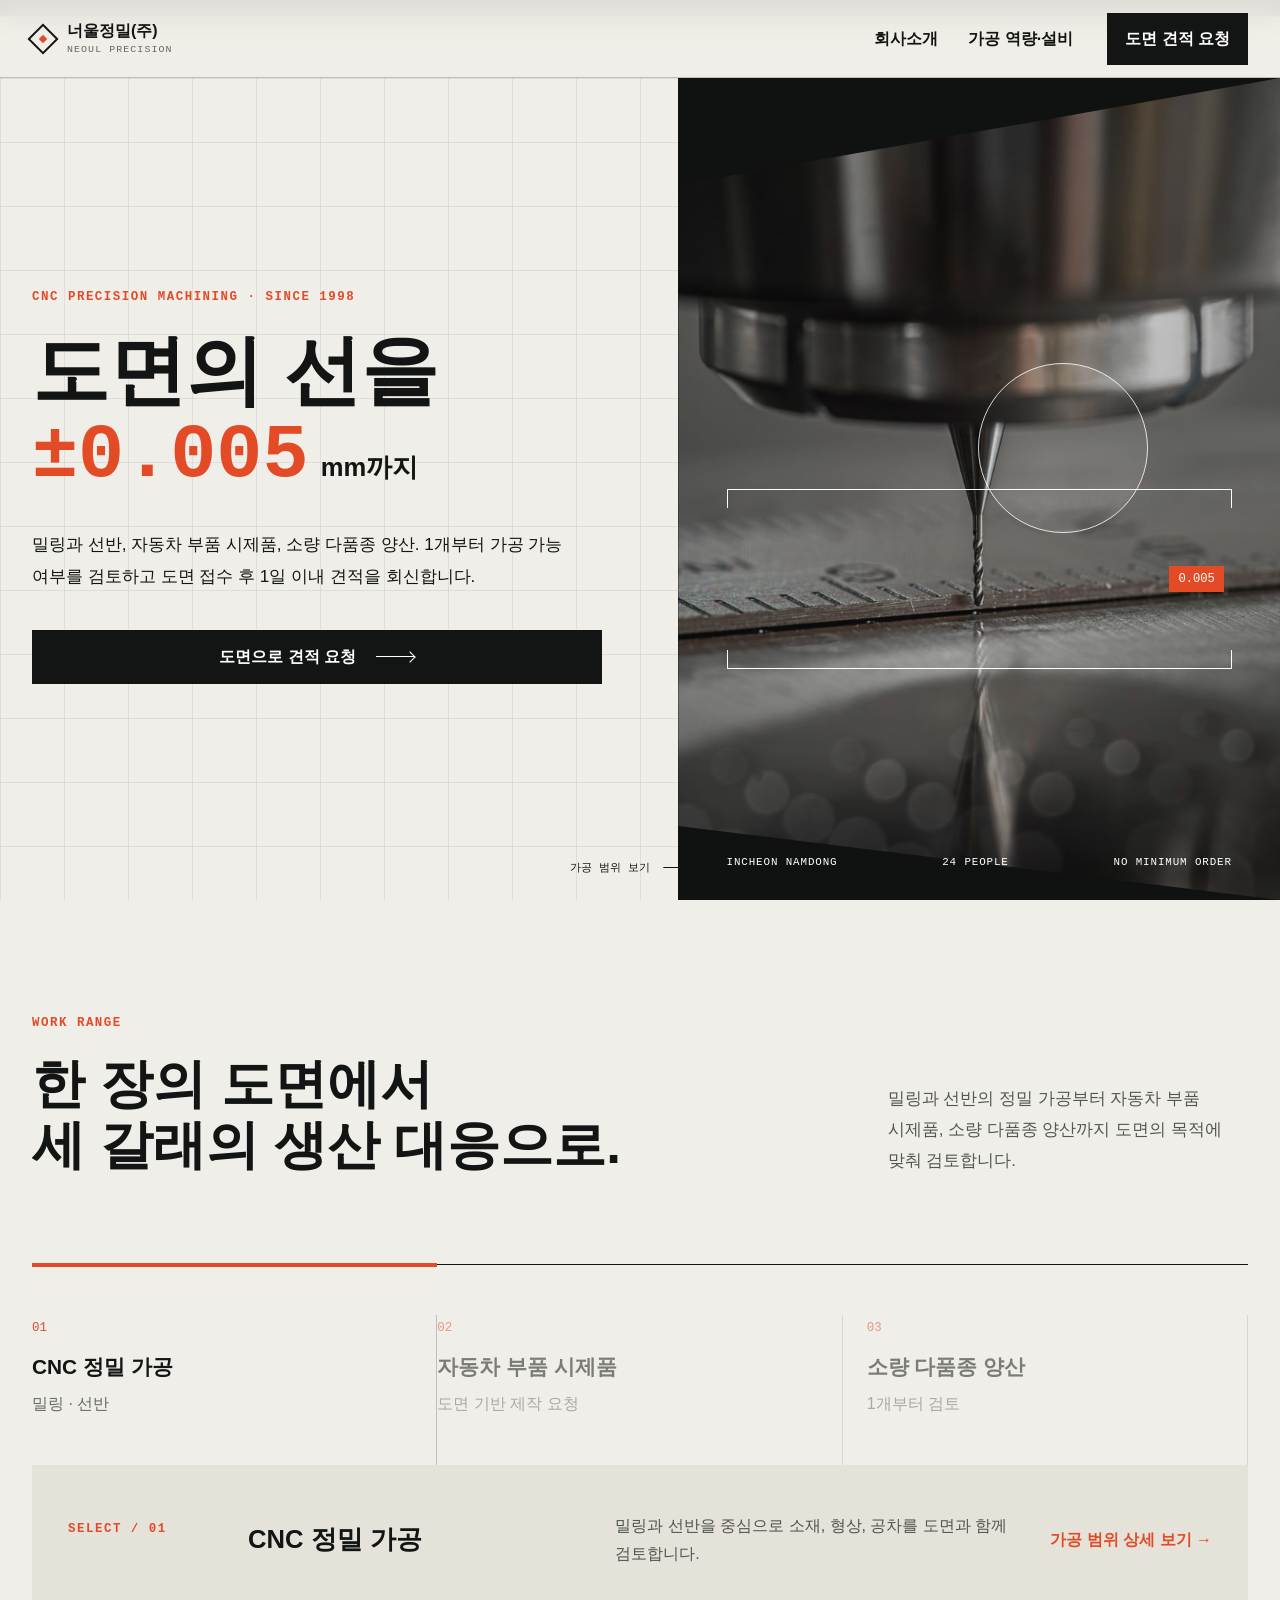
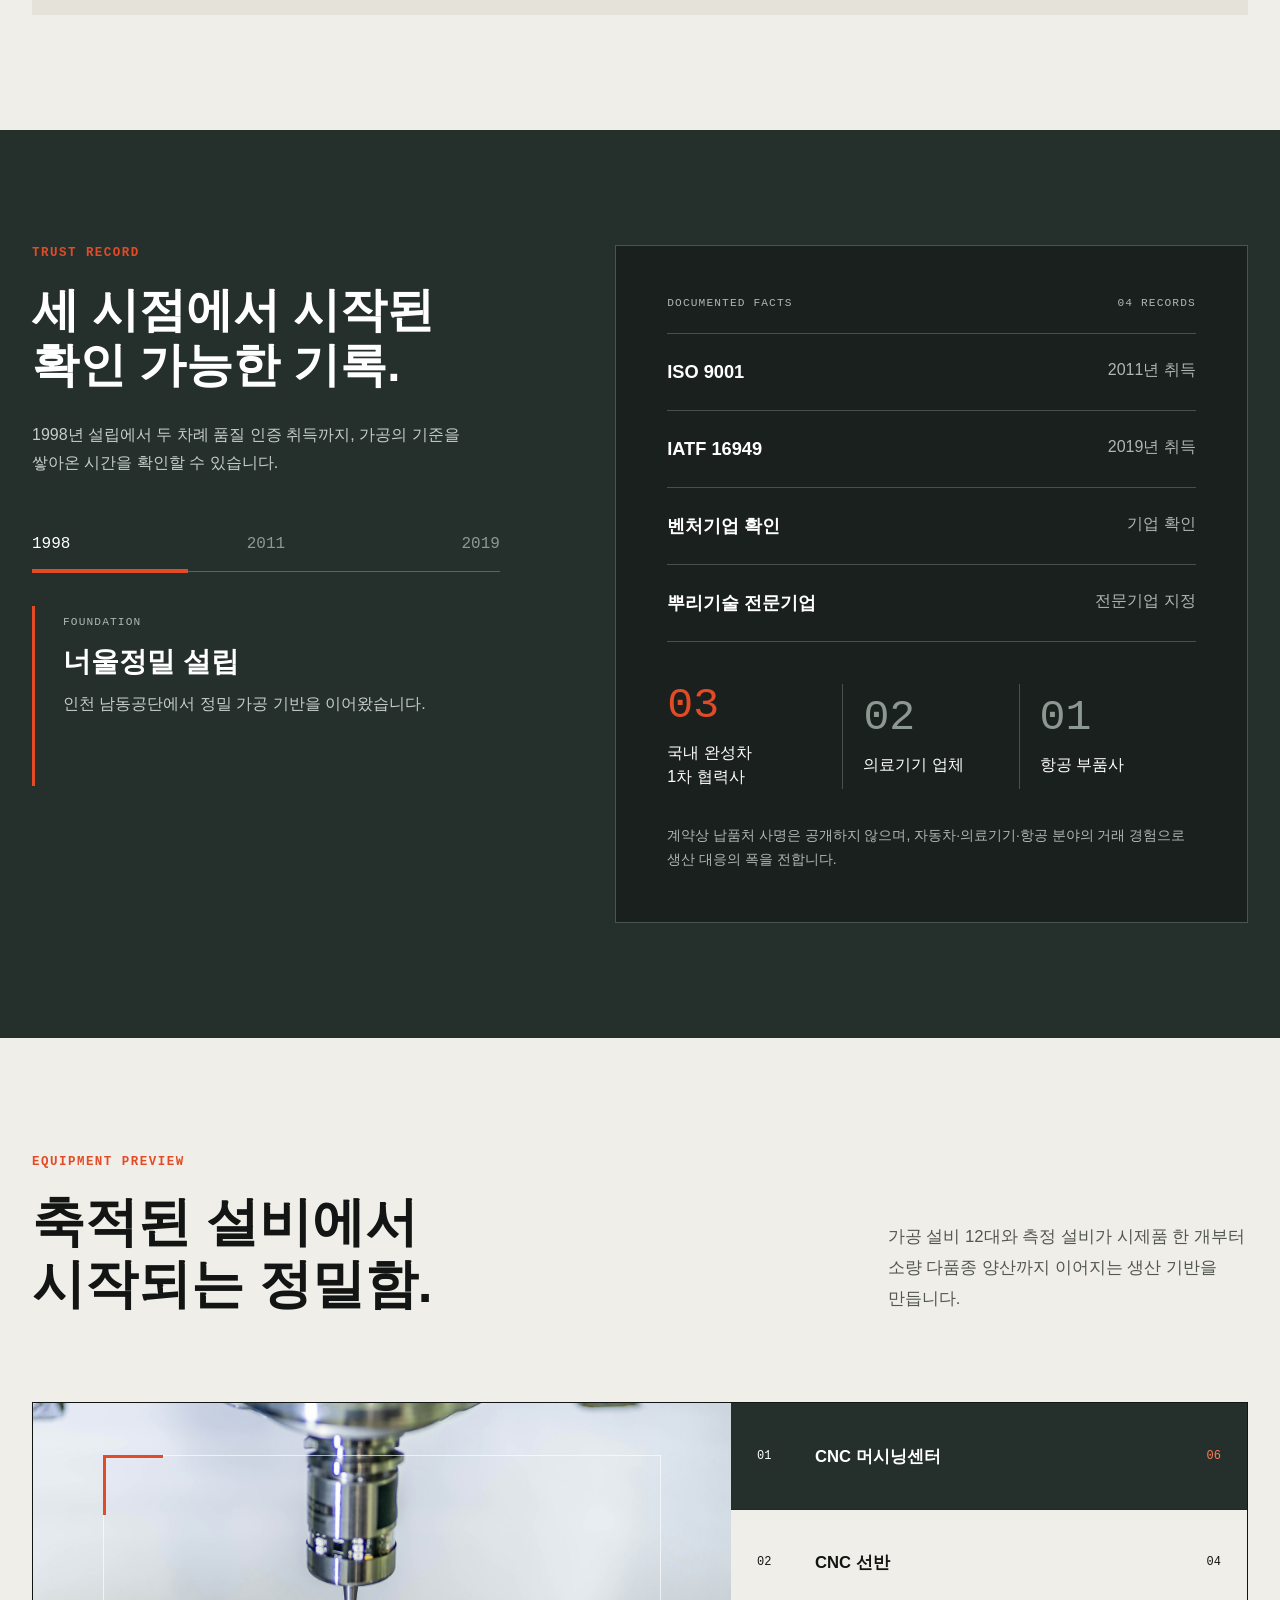
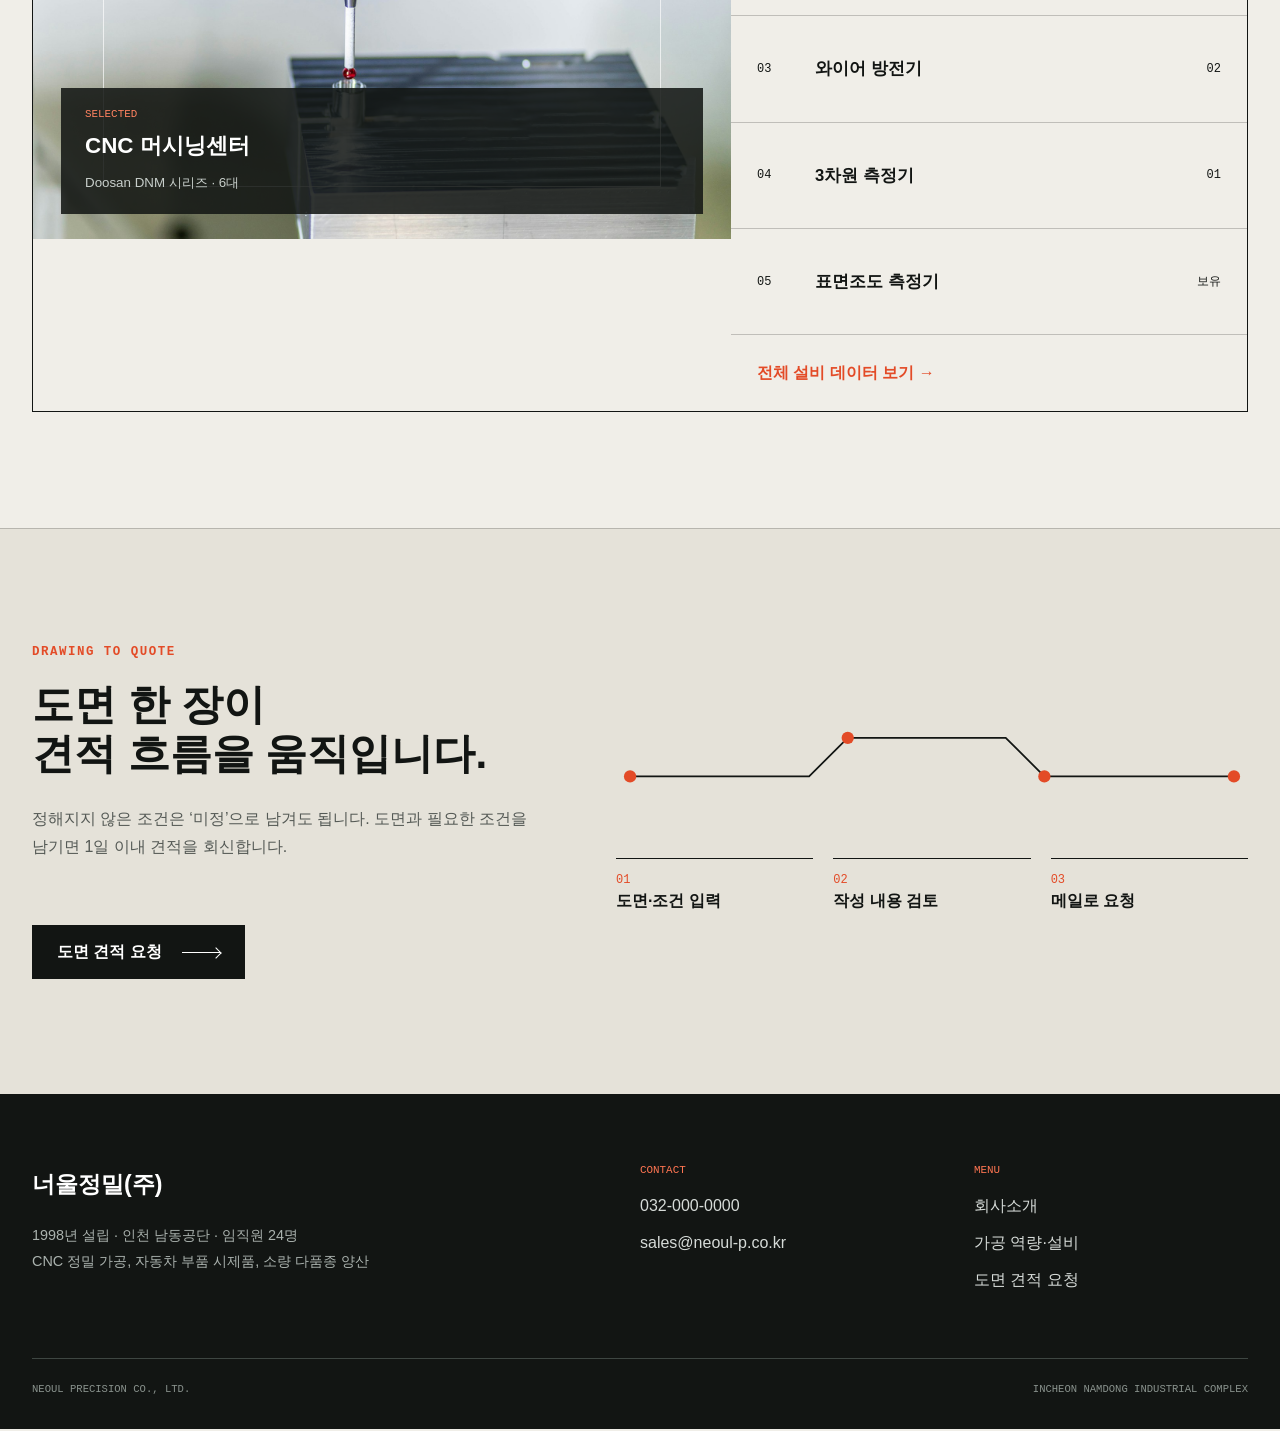
==== commit 47bcf992: "Add files via upload" ====
--- a/index.html
+++ b/index.html
@@ -26,12 +26,12 @@
       <div class="hero-grid" aria-hidden="true"></div>
       <div class="hero-copy">
         <p class="eyebrow hero-kicker">CNC PRECISION MACHINING · SINCE 1998</p>
-        <h1 id="hero-title"><span>도면의 선을</span><span class="hero-measure"><b>±0.005</b><small>mm까지</small></span></h1>
+        <h1 id="hero-title"><span class="title-line">도면의 선을</span><span class="hero-measure"><b>±0.005</b><small>mm까지</small></span></h1>
         <p class="hero-lead">밀링과 선반, 자동차 부품 시제품, 소량 다품종 양산. 1개부터 가공 가능 여부를 검토하고 도면 접수 후 1일 이내 견적을 회신합니다.</p>
         <a class="btn draw-btn" href="quote.html"><span>도면으로 견적 요청</span><i aria-hidden="true"></i></a>
       </div>
       <div class="hero-visual" data-parallax>
-        <div class="hero-mask"><img src="assets/cnc-milling.jpg" alt="CNC 밀링 장비가 금속을 가공하는 장면" /></div>
+        <div class="hero-mask"><img src="assets/cnc-milling.jpg" width="1800" height="1200" alt="CNC 밀링 장비가 금속을 가공하는 장면" /></div>
         <div class="hero-lens" aria-hidden="true"></div>
         <div class="tolerance-rail" aria-hidden="true"><span class="jaw top"></span><span class="target">0.005</span><span class="jaw bottom"></span></div>
         <div class="hero-caption"><span>INCHEON NAMDONG</span><span>24 PEOPLE</span><span>NO MINIMUM ORDER</span></div>
@@ -41,13 +41,13 @@
 
     <section class="scope-switch section" id="scope" aria-labelledby="scope-title">
       <div class="wrap">
-        <header class="split-head"><div><p class="eyebrow">WORK RANGE</p><h2 id="scope-title">한 장의 도면에서<br />세 갈래의 생산 대응으로.</h2></div><p>가공 규모를 과장하지 않고, 제공된 사업 범위를 작업의 순서로 보여줍니다. 상세 가능 여부는 도면을 기준으로 확인합니다.</p></header>
+        <header class="split-head"><div><p class="eyebrow">WORK RANGE</p><h2 class="semantic-title" id="scope-title"><span class="title-line">한 장의 도면에서</span><span class="title-line">세 갈래의 생산 대응으로.</span></h2></div><p>밀링과 선반의 정밀 가공부터 자동차 부품 시제품, 소량 다품종 양산까지 도면의 목적에 맞춰 검토합니다.</p></header>
         <div class="scope-track" data-scope-home>
           <div class="scope-line" aria-hidden="true"><i></i></div>
           <button class="scope-node active" type="button" data-scope="0" aria-pressed="true"><em>01</em><strong>CNC 정밀 가공</strong><span>밀링 · 선반</span></button>
           <button class="scope-node" type="button" data-scope="1" aria-pressed="false"><em>02</em><strong>자동차 부품 시제품</strong><span>도면 기반 제작 요청</span></button>
           <button class="scope-node" type="button" data-scope="2" aria-pressed="false"><em>03</em><strong>소량 다품종 양산</strong><span>1개부터 검토</span></button>
-          <article class="scope-readout" aria-live="polite"><span class="mono">SELECT / 01</span><h3>CNC 정밀 가공</h3><p>밀링과 선반을 중심으로 소재·형상·공차를 도면과 함께 검토합니다.</p><a href="capabilities.html#scope">가공 범위 상세 보기 →</a></article>
+          <article class="scope-readout" aria-live="polite"><span class="mono">SELECT / 01</span><h3>CNC 정밀 가공</h3><p>밀링과 선반을 중심으로 소재, 형상, 공차를 도면과 함께 검토합니다.</p><a href="capabilities.html#scope">가공 범위 상세 보기 →</a></article>
         </div>
       </div>
     </section>
@@ -56,8 +56,8 @@
       <div class="wrap trust-layout">
         <div class="trust-intro">
           <p class="eyebrow">TRUST RECORD</p>
-          <h2 id="trust-title">세 시점에서 시작된<br />확인 가능한 기록.</h2>
-          <p>자동 숫자 대신 연도를 직접 선택해 설립과 인증 기록을 확인할 수 있습니다. 제공되지 않은 사건은 더하지 않았습니다.</p>
+          <h2 class="semantic-title" id="trust-title"><span class="title-line">세 시점에서 시작된</span><span class="title-line">확인 가능한 기록.</span></h2>
+          <p>1998년 설립에서 두 차례 품질 인증 취득까지, 가공의 기준을 쌓아온 시간을 확인할 수 있습니다.</p>
           <div class="year-rail" role="tablist" aria-label="회사 기록 연도">
             <button role="tab" aria-selected="true" class="active" data-year="1998">1998</button>
             <button role="tab" aria-selected="false" data-year="2011">2011</button>
@@ -68,22 +68,22 @@
         </div>
         <div class="trust-archive">
           <div class="archive-top"><span>DOCUMENTED FACTS</span><span>04 RECORDS</span></div>
-          <ol><li><b>ISO 9001</b><span>2011년 취득</span></li><li><b>IATF 16949</b><span>2019년 취득</span></li><li><b>벤처기업 확인</b><span>확인 사실 제공</span></li><li><b>뿌리기술 전문기업 지정</b><span>지정 사실 제공</span></li></ol>
+          <ol><li><b>ISO 9001</b><span>2011년 취득</span></li><li><b>IATF 16949</b><span>2019년 취득</span></li><li><b>벤처기업 확인</b><span>기업 확인</span></li><li><b>뿌리기술 전문기업</b><span>전문기업 지정</span></li></ol>
           <div class="industry-tabs" aria-label="납품 산업군">
             <button class="active" data-industry="0" aria-pressed="true"><strong>03</strong><span>국내 완성차<br />1차 협력사</span></button>
             <button data-industry="1" aria-pressed="false"><strong>02</strong><span>의료기기 업체</span></button>
             <button data-industry="2" aria-pressed="false"><strong>01</strong><span>항공 부품사</span></button>
           </div>
-          <p class="privacy-note">납품처 사명은 계약상 공개하지 않습니다. 로고나 추정 사명 없이 산업군과 거래처 수만 표시합니다.</p>
+          <p class="privacy-note">계약상 납품처 사명은 공개하지 않으며, <span class="nowrap-term">자동차·의료기기·항공</span> 분야의 거래 경험으로 생산 대응의 폭을 전합니다.</p>
         </div>
       </div>
     </section>
 
     <section class="equipment-stage section" aria-labelledby="equipment-title">
       <div class="wrap">
-        <header class="split-head"><div><p class="eyebrow">EQUIPMENT PREVIEW</p><h2 id="equipment-title">설비를 고르면,<br />역할과 수량이 연결됩니다.</h2></div><p>제조사나 시리즈는 제공된 경우에만 표시합니다. 선택한 설비는 페이지를 이동해도 이 브라우저에 유지됩니다.</p></header>
+        <header class="split-head"><div><p class="eyebrow">EQUIPMENT PREVIEW</p><h2 class="semantic-title" id="equipment-title"><span class="title-line">축적된 설비에서</span><span class="title-line">시작되는 정밀함.</span></h2></div><p>가공 설비 12대와 측정 설비가 시제품 한 개부터 소량 다품종 양산까지 이어지는 생산 기반을 만듭니다.</p></header>
         <div class="equipment-explorer" data-equipment-explorer>
-          <div class="equipment-media"><img src="assets/cnc-machine.jpg" alt="정밀 측정 장비가 금속 가공물을 측정하는 장면" /><div class="focus-frame" aria-hidden="true"></div><p><span>SELECTED</span><b>CNC 머시닝센터</b><small>Doosan DNM 시리즈 · 6대</small></p></div>
+          <div class="equipment-media interactive-media"><img src="assets/cnc-machine.jpg" width="1800" height="1395" alt="CNC 장비의 정밀 가공 장면" /><div class="focus-frame" aria-hidden="true"></div><p><span>SELECTED</span><b>CNC 머시닝센터</b><small>Doosan DNM 시리즈 · 6대</small></p></div>
           <div class="equipment-nav" role="listbox" aria-label="설비 선택">
             <button class="active" role="option" aria-selected="true" data-eq="machining"><span>01</span><b>CNC 머시닝센터</b><em>06</em></button>
             <button role="option" aria-selected="false" data-eq="lathe"><span>02</span><b>CNC 선반</b><em>04</em></button>
@@ -98,7 +98,7 @@
 
     <section class="quote-route section" aria-labelledby="quote-route-title">
       <div class="wrap quote-route-grid">
-        <div><p class="eyebrow">DRAWING TO QUOTE</p><h2 id="quote-route-title">도면 한 장이<br />견적 흐름을 움직입니다.</h2><p>정해지지 않은 조건은 ‘미정’으로 남겨도 됩니다. 현재 구현은 파일명과 입력 내용을 확인한 뒤 이메일 작성으로 이어집니다.</p></div>
+        <div><p class="eyebrow">DRAWING TO QUOTE</p><h2 class="semantic-title quote-route-title" id="quote-route-title"><span class="title-line">도면 한 장이</span><span class="title-line">견적 흐름을 움직입니다.</span></h2><p>정해지지 않은 조건은 ‘미정’으로 남겨도 됩니다. 도면과 필요한 조건을 남기면 1일 이내 견적을 회신합니다.</p></div>
         <div class="drawing-path" aria-label="견적 진행 과정"><svg viewBox="0 0 720 160" aria-hidden="true"><path d="M16 78H220L264 34H444L488 78H704"/><circle cx="16" cy="78" r="7"/><circle cx="264" cy="34" r="7"/><circle cx="488" cy="78" r="7"/><circle cx="704" cy="78" r="7"/></svg><ol><li><b>01</b><span>도면·조건 입력</span></li><li><b>02</b><span>작성 내용 검토</span></li><li><b>03</b><span>메일로 요청</span></li></ol></div>
         <a class="btn draw-btn" href="quote.html"><span>도면 견적 요청</span><i aria-hidden="true"></i></a>
       </div>
--- a/styles.css
+++ b/styles.css
@@ -1,12 +1,12 @@
 :root{--paper:#f0eee8;--paper2:#e5e2d9;--ink:#121513;--steel:#25302c;--signal:#e34b27;--line:rgba(18,21,19,.22);--white:#fff;--wrap:min(1240px,calc(100% - 64px));--header:78px;--ease:cubic-bezier(.2,.75,.25,1)}
-*{box-sizing:border-box}html{scroll-behavior:smooth}body{margin:0;background:var(--paper);color:var(--ink);font-family:'Segoe UI','Malgun Gothic','Apple SD Gothic Neo',sans-serif;font-size:16px;line-height:1.75;overflow-x:hidden;word-break:keep-all;overflow-wrap:break-word}body::before{content:"";position:fixed;inset:0;pointer-events:none;z-index:99;border:0 solid var(--signal);transition:border-width .28s var(--ease)}body.page-leaving::before{border-width:8px}a{color:inherit;text-decoration:none}button,input,select,textarea{font:inherit;color:inherit}button{cursor:pointer}img{display:block;max-width:100%}.wrap{width:var(--wrap);margin-inline:auto}.skip{position:fixed;left:16px;top:-80px;z-index:200;background:var(--ink);color:white;padding:12px 18px}.skip:focus{top:16px}.section{padding:clamp(88px,9vw,150px) 0;scroll-margin-top:calc(var(--header) + 24px)}.eyebrow,.mono{margin:0 0 20px;color:var(--signal);font:600 .78rem/1.4 Consolas,'Courier New',monospace;letter-spacing:.12em}.dark{background:var(--steel);color:var(--white)}h1,h2,h3,p{margin-top:0}h1,h2,h3{margin-bottom:0;line-height:1.16;letter-spacing:0;font-weight:700}h1{font-size:clamp(3.2rem,7.6vw,7.6rem)}h2{font-size:clamp(2.25rem,4.5vw,4.65rem)}h3{font-size:clamp(1.35rem,2.2vw,2rem)}p{margin-bottom:0}.split-head{display:grid;grid-template-columns:minmax(0,1.15fr) minmax(280px,.55fr);gap:8vw;align-items:end;margin-bottom:clamp(48px,7vw,88px)}.split-head>p{font-size:1.05rem;line-height:1.85;color:#525751}.dark .split-head>p{color:#c7cdc9}.btn{display:inline-flex;align-items:center;justify-content:center;min-height:54px;padding:0 24px;border:1px solid var(--ink);background:var(--ink);color:white;font-weight:700;transition:background .2s,color .2s,transform .2s}.btn:hover,.btn:focus-visible{background:var(--signal);border-color:var(--signal);transform:translateY(-2px)}.btn-light{background:transparent;color:var(--ink)}.draw-btn{gap:20px}.draw-btn i{width:38px;height:1px;background:currentColor;position:relative;transition:width .25s}.draw-btn i::after{content:"";position:absolute;right:0;top:-3px;width:7px;height:7px;border-right:1px solid;border-top:1px solid;transform:rotate(45deg)}.draw-btn:hover i{width:56px}
+*{box-sizing:border-box}html{scroll-behavior:smooth}body{margin:0;background:var(--paper);color:var(--ink);font-family:'Segoe UI','Malgun Gothic','Apple SD Gothic Neo',sans-serif;font-size:16px;line-height:1.75;overflow-x:hidden;word-break:keep-all;overflow-wrap:break-word}body::before{content:"";position:fixed;inset:0;pointer-events:none;z-index:99;border:0 solid var(--signal);transition:border-width .28s var(--ease)}body.page-leaving::before{border-width:8px}a{color:inherit;text-decoration:none}button,input,select,textarea{font:inherit;color:inherit}button{cursor:pointer}img{display:block;max-width:100%}.nowrap-term{white-space:nowrap}.wrap{width:var(--wrap);margin-inline:auto}.skip{position:fixed;left:16px;top:-80px;z-index:200;background:var(--ink);color:white;padding:12px 18px}.skip:focus{top:16px}.section{padding:clamp(88px,9vw,150px) 0;scroll-margin-top:calc(var(--header) + 24px)}.eyebrow,.mono{margin:0 0 20px;color:var(--signal);font:600 .78rem/1.4 Consolas,'Courier New',monospace;letter-spacing:.12em}.dark{background:var(--steel);color:var(--white)}h1,h2,h3,p{margin-top:0}h1,h2,h3{margin-bottom:0;line-height:1.16;letter-spacing:0;font-weight:700}h1{font-size:clamp(3.2rem,7.6vw,7.6rem)}h2{font-size:clamp(2.25rem,4.5vw,4.65rem)}h3{font-size:clamp(1.35rem,2.2vw,2rem)}p{margin-bottom:0}.split-head{display:grid;grid-template-columns:minmax(0,1.15fr) minmax(280px,.55fr);gap:8vw;align-items:end;margin-bottom:clamp(48px,7vw,88px)}.split-head>p{font-size:1.05rem;line-height:1.85;color:#525751}.dark .split-head>p{color:#c7cdc9}.btn{display:inline-flex;align-items:center;justify-content:center;min-height:54px;padding:0 24px;border:1px solid var(--ink);background:var(--ink);color:white;font-weight:700;transition:background .2s,color .2s,transform .2s}.btn:hover,.btn:focus-visible{background:var(--signal);border-color:var(--signal);transform:translateY(-2px)}.btn-light{background:transparent;color:var(--ink)}.draw-btn{gap:20px}.draw-btn i{width:38px;height:1px;background:currentColor;position:relative;transition:width .25s}.draw-btn i::after{content:"";position:absolute;right:0;top:-3px;width:7px;height:7px;border-right:1px solid;border-top:1px solid;transform:rotate(45deg)}.draw-btn:hover i{width:56px}
 
 /* header */
 .site-header{position:fixed;inset:0 0 auto;z-index:80;height:var(--header);background:rgba(240,238,232,.92);border-bottom:1px solid var(--line);backdrop-filter:blur(12px)}.nav-shell{width:var(--wrap);height:100%;margin:auto;display:grid;grid-template-columns:1fr auto auto;align-items:center;gap:34px}.brand{display:flex;align-items:center;gap:13px;font-weight:700}.brand span{line-height:1.25}.brand small{display:block;margin-top:3px;font:500 .62rem/1.2 'IBM Plex Mono',monospace;letter-spacing:.11em;color:#626762}.brand-mark{width:22px;height:22px;border:2px solid currentColor;transform:rotate(45deg);position:relative}.brand-mark::after{content:"";position:absolute;width:6px;height:6px;background:var(--signal);left:6px;top:6px}.desktop-nav{display:flex;gap:30px;font-weight:600}.desktop-nav a{position:relative;padding:8px 0}.desktop-nav a::after{content:"";position:absolute;left:0;right:100%;bottom:0;height:2px;background:var(--signal);transition:right .25s}.desktop-nav a:hover::after,.desktop-nav a.active::after{right:0}.nav-cta{background:var(--ink);color:white;padding:12px 18px;font-weight:700}.nav-cta:hover,.nav-cta.active{background:var(--signal)}.menu-toggle{display:none;background:none;border:0;width:48px;height:48px;padding:0;font-size:0}.menu-toggle i,.menu-toggle i::before{display:block;width:28px;height:2px;background:var(--ink);content:"";margin:auto;transition:.2s}.menu-toggle i::before{transform:translateY(8px)}.menu-toggle[aria-expanded=true] i{transform:rotate(45deg)}.menu-toggle[aria-expanded=true] i::before{transform:rotate(-90deg)}.mobile-panel{position:fixed;z-index:70;inset:var(--header) 0 auto;background:var(--ink);color:white;padding:26px max(24px,calc((100vw - 1240px)/2));display:grid;gap:0;transform:translateY(-120%);transition:transform .3s var(--ease)}.mobile-panel.open{transform:none}.mobile-panel a{font-size:1.25rem;padding:14px 0;border-bottom:1px solid #424844}.mobile-panel a:last-child{color:#ff7a57}
 
 /* home hero */
-.hero-machine{min-height:100svh;padding-top:var(--header);position:relative;display:grid;grid-template-columns:minmax(0,53%) minmax(0,47%);background:var(--paper);overflow:hidden}.hero-grid{position:absolute;inset:var(--header) 0 0;background-image:linear-gradient(var(--line) 1px,transparent 1px),linear-gradient(90deg,var(--line) 1px,transparent 1px);background-size:64px 64px;opacity:.35}.hero-copy{position:relative;z-index:3;padding:clamp(70px,9vw,132px) clamp(32px,6vw,110px) 120px max(32px,calc((100vw - 1240px)/2));display:flex;flex-direction:column;justify-content:center}.hero-copy h1{margin:0 0 30px}.hero-copy h1>span{display:block}.hero-measure{display:flex!important;align-items:baseline;gap:.16em;color:var(--signal);font-family:'IBM Plex Mono',monospace}.hero-measure b{font:inherit}.hero-measure small{font:600 clamp(1.2rem,2vw,2rem)/1.2 'IBM Plex Sans KR',sans-serif;color:var(--ink)}.hero-lead{max-width:670px;margin-bottom:36px;font-size:1.07rem;line-height:1.9}.hero-visual{position:relative;z-index:2;min-height:calc(100svh - var(--header));overflow:hidden;background:var(--ink)}.hero-mask{position:absolute;inset:0;clip-path:polygon(0 13%,100% 0,100% 100%,0 91%);animation:maskOpen 1.1s var(--ease) both}.hero-mask::after{content:"";position:absolute;inset:0;background:linear-gradient(90deg,rgba(18,21,19,.18),transparent 45%,rgba(18,21,19,.25))}.hero-mask img{width:110%;height:110%;object-fit:cover;object-position:50% 50%;transform:translate(var(--px,0),var(--py,0)) scale(1.04);transition:transform .25s ease-out}.hero-lens{position:absolute;width:170px;height:170px;border:1px solid rgba(255,255,255,.8);border-radius:50%;left:var(--lx,64%);top:var(--ly,45%);transform:translate(-50%,-50%);box-shadow:0 0 0 999px rgba(0,0,0,.12);pointer-events:none;transition:opacity .2s}.tolerance-rail{position:absolute;z-index:2;left:8%;right:8%;top:50%;height:180px;color:white;font:500 .76rem 'IBM Plex Mono',monospace}.jaw{position:absolute;left:0;right:0;height:1px;background:white;animation:jawsIn .9s .35s var(--ease) both}.jaw.top{top:0}.jaw.bottom{bottom:0}.jaw::before,.jaw::after{content:"";position:absolute;width:18px;height:18px;border-color:white}.jaw::before{left:0;border-left:1px solid}.jaw::after{right:0;border-right:1px solid}.jaw.top::before,.jaw.top::after{border-top:1px solid}.jaw.bottom::before,.jaw.bottom::after{border-bottom:1px solid;bottom:0}.target{position:absolute;right:8px;top:50%;transform:translateY(-50%);background:var(--signal);padding:6px 9px}.hero-caption{position:absolute;z-index:3;bottom:32px;left:8%;right:8%;display:flex;justify-content:space-between;color:white;font:500 .68rem 'IBM Plex Mono',monospace;letter-spacing:.08em}.scroll-cue{position:absolute;z-index:5;left:50%;bottom:25px;transform:translateX(-50%);display:flex;align-items:center;gap:14px;font:500 .7rem 'IBM Plex Mono',monospace}.scroll-cue i{width:46px;height:1px;background:currentColor;animation:scan 1.5s infinite}.hero-kicker{animation:typeIn .55s .15s both}.hero-copy h1>span{animation:typeIn .65s both}.hero-copy h1>span:nth-child(1){animation-delay:.22s}.hero-copy h1>span:nth-child(2){animation-delay:.38s}.hero-lead,.hero-copy .btn{animation:typeIn .65s .52s both}
-@keyframes maskOpen{from{clip-path:polygon(48% 48%,52% 48%,52% 52%,48% 52%)}to{clip-path:polygon(0 13%,100% 0,100% 100%,0 91%)}}@keyframes jawsIn{from{transform:translateY(var(--start));opacity:0}to{transform:none;opacity:1}}.jaw.top{--start:-100px}.jaw.bottom{--start:100px}@keyframes typeIn{from{opacity:0;transform:translateY(22px)}to{opacity:1;transform:none}}@keyframes scan{0%{transform:scaleX(.2);transform-origin:left}50%{transform:scaleX(1);transform-origin:left}51%{transform-origin:right}100%{transform:scaleX(.2);transform-origin:right}}
+.hero-machine{min-height:100svh;padding-top:var(--header);position:relative;display:grid;grid-template-columns:minmax(0,53%) minmax(0,47%);background:var(--paper);overflow:hidden}.hero-grid{position:absolute;inset:var(--header) 0 0;background-image:linear-gradient(var(--line) 1px,transparent 1px),linear-gradient(90deg,var(--line) 1px,transparent 1px);background-size:64px 64px;opacity:.35}.hero-copy{position:relative;z-index:3;min-width:0;padding:clamp(70px,9vw,132px) clamp(32px,6vw,110px) 120px max(32px,calc((100vw - 1240px)/2));display:flex;flex-direction:column;justify-content:center}.hero-copy h1{margin:0 0 30px;font-size:clamp(3.6rem,6vw,5.8rem);line-height:1.12}.hero-copy h1>span{display:block}.hero-measure{display:flex!important;align-items:baseline;gap:.16em;color:var(--signal);font-family:'IBM Plex Mono',monospace}.hero-measure b{font:inherit}.hero-measure small{font:600 clamp(1.2rem,2vw,2rem)/1.2 'IBM Plex Sans KR',sans-serif;color:var(--ink)}.hero-lead{max-width:670px;margin-bottom:36px;font-size:1.07rem;line-height:1.9}.hero-visual{position:relative;z-index:2;min-height:calc(100svh - var(--header));overflow:hidden;background:var(--ink)}.hero-mask{position:absolute;inset:0;clip-path:polygon(0 13%,100% 0,100% 100%,0 91%);animation:maskOpen 1.1s var(--ease) both}.hero-mask::after{content:"";position:absolute;inset:0;background:linear-gradient(90deg,rgba(18,21,19,.18),transparent 45%,rgba(18,21,19,.25));pointer-events:none}.hero-mask img{width:110%;height:110%;object-fit:cover;object-position:50% 50%;transform:translate(var(--px,0),var(--py,0)) scale(1.04);transition:transform .25s ease-out}.hero-lens{position:absolute;width:170px;height:170px;border:1px solid rgba(255,255,255,.8);border-radius:50%;left:var(--lx,64%);top:var(--ly,45%);transform:translate(-50%,-50%);box-shadow:0 0 0 999px rgba(0,0,0,.12);pointer-events:none;transition:opacity .2s}.tolerance-rail{position:absolute;z-index:2;left:8%;right:8%;top:50%;height:180px;color:white;font:500 .76rem 'IBM Plex Mono',monospace}.jaw{position:absolute;left:0;right:0;height:1px;background:white;animation:jawsIn .9s .35s var(--ease) both}.jaw.top{top:0}.jaw.bottom{bottom:0}.jaw::before,.jaw::after{content:"";position:absolute;width:18px;height:18px;border-color:white}.jaw::before{left:0;border-left:1px solid}.jaw::after{right:0;border-right:1px solid}.jaw.top::before,.jaw.top::after{border-top:1px solid}.jaw.bottom::before,.jaw.bottom::after{border-bottom:1px solid;bottom:0}.target{position:absolute;right:8px;top:50%;transform:translateY(-50%);background:var(--signal);padding:6px 9px}.hero-caption{position:absolute;z-index:3;bottom:32px;left:8%;right:8%;display:flex;justify-content:space-between;color:white;font:500 .68rem 'IBM Plex Mono',monospace;letter-spacing:.08em}.scroll-cue{position:absolute;z-index:5;left:50%;bottom:25px;transform:translateX(-50%);display:flex;align-items:center;gap:14px;font:500 .7rem 'IBM Plex Mono',monospace}.scroll-cue i{width:46px;height:1px;background:currentColor;animation:scan 1.5s infinite}.hero-kicker{animation:typeIn .55s .15s both}.hero-copy h1>span{animation:typeIn .65s both}.hero-copy h1>span:nth-child(1){animation-delay:.22s}.hero-copy h1>span:nth-child(2){animation-delay:.38s}.hero-lead,.hero-copy .btn{animation:typeIn .65s .52s both}
+@keyframes maskOpen{from{clip-path:polygon(48% 48%,52% 48%,52% 52%,48% 52%)}to{clip-path:polygon(0 13%,100% 0,100% 100%,0 91%)}}@keyframes jawsIn{from{transform:translateY(var(--start));opacity:0}to{transform:none;opacity:1}}.jaw.top{--start:-100px}.jaw.bottom{--start:100px}@keyframes typeIn{from{opacity:1;transform:translateY(14px)}to{opacity:1;transform:none}}@keyframes scan{0%{transform:scaleX(.2);transform-origin:left}50%{transform:scaleX(1);transform-origin:left}51%{transform-origin:right}100%{transform:scaleX(.2);transform-origin:right}}
 
 /* home scope */
 .scope-track{display:grid;grid-template-columns:repeat(3,1fr);position:relative;border-top:1px solid var(--ink);padding-top:50px}.scope-line{position:absolute;left:0;right:0;top:-2px;height:4px}.scope-line i{display:block;width:33.333%;height:4px;background:var(--signal);transition:transform .45s var(--ease)}.scope-node{text-align:left;border:0;background:transparent;padding:0 24px 40px 0;min-height:150px;border-right:1px solid var(--line)}.scope-node:nth-of-type(3){padding-left:24px}.scope-node:nth-of-type(4){padding-left:24px;border-right:0}.scope-node em{display:block;color:var(--signal);font:500 .78rem 'IBM Plex Mono',monospace;margin-bottom:18px}.scope-node strong{display:block;font-size:1.3rem;line-height:1.35}.scope-node span{display:block;color:#686c68;margin-top:9px}.scope-node:not(.active){opacity:.52}.scope-readout{grid-column:1/-1;background:var(--paper2);padding:36px;display:grid;grid-template-columns:150px 1fr 1.2fr auto;gap:30px;align-items:center;min-height:150px}.scope-readout h3{font-size:1.6rem}.scope-readout p{line-height:1.75;color:#4f5550}.scope-readout a{font-weight:700;color:var(--signal)}
@@ -21,7 +21,7 @@
 .quote-route{background:var(--paper2);border-top:1px solid var(--line)}.quote-route-grid{display:grid;grid-template-columns:.65fr 1.35fr;gap:7vw;align-items:center}.quote-route-grid>div:first-child p:last-child{margin-top:26px;max-width:520px;color:#555a56}.drawing-path{grid-row:1/3;grid-column:2}.drawing-path svg{width:100%;height:auto}.drawing-path path{fill:none;stroke:var(--ink);stroke-width:2;stroke-dasharray:900;stroke-dashoffset:900}.drawing-path.is-drawn path{animation:draw 1.2s var(--ease) forwards}.drawing-path circle{fill:var(--signal)}.drawing-path ol{display:grid;grid-template-columns:repeat(3,1fr);gap:20px;list-style:none;padding:0;margin:0}.drawing-path li{border-top:1px solid var(--ink);padding-top:14px}.drawing-path b{font:500 .75rem 'IBM Plex Mono',monospace;color:var(--signal);display:block}.drawing-path span{font-weight:700}.quote-route .btn{justify-self:start}@keyframes draw{to{stroke-dashoffset:0}}
 
 /* about */
-.about-opening{padding-top:var(--header);min-height:90svh;display:grid;grid-template-columns:55% 45%;border-bottom:1px solid var(--line)}.about-opening-copy{padding:clamp(90px,10vw,150px) 6vw 80px max(32px,calc((100vw - 1240px)/2));display:flex;flex-direction:column;justify-content:center}.about-opening h1 span,.cap-opening h1 span,.quote-opening h1 span{display:block}.about-opening-copy>p:last-child{font-size:1.1rem;max-width:680px;margin-top:32px;line-height:1.9}.about-opening-media{margin:0;position:relative;overflow:hidden;min-height:650px}.about-opening-media img{width:100%;height:100%;object-fit:cover}.about-opening-media::after{content:"";position:absolute;inset:0;background:linear-gradient(transparent 55%,rgba(18,21,19,.75))}.about-opening-media figcaption{position:absolute;z-index:2;left:35px;right:35px;bottom:32px;color:white;display:flex;justify-content:space-between;font:500 .82rem 'IBM Plex Mono',monospace}.factory-shutter{position:absolute;z-index:3;inset:0;background:var(--steel);animation:shutter 1s .2s var(--ease) forwards}@keyframes shutter{to{transform:translateY(-102%)}}
+.about-opening{padding-top:var(--header);min-height:90svh;display:grid;grid-template-columns:55% 45%;border-bottom:1px solid var(--line)}.about-opening-copy{padding:clamp(90px,10vw,150px) 6vw 80px max(32px,calc((100vw - 1240px)/2));display:flex;flex-direction:column;justify-content:center}.about-opening h1 span,.cap-opening h1 span,.quote-opening h1 span{display:block}.about-opening-copy>p:last-child{font-size:1.1rem;max-width:680px;margin-top:32px;line-height:1.9}.about-opening-media{margin:0;position:relative;overflow:hidden;min-height:650px}.about-opening-media img{width:100%;height:100%;object-fit:cover}.about-opening-media::after{content:"";position:absolute;inset:0;background:linear-gradient(transparent 55%,rgba(18,21,19,.75));pointer-events:none}.about-opening-media figcaption{position:absolute;z-index:2;left:35px;right:35px;bottom:32px;color:white;display:flex;justify-content:space-between;font:500 .82rem 'IBM Plex Mono',monospace}.factory-shutter{position:absolute;z-index:1;inset:0;background:var(--steel);pointer-events:none;animation:shutter 1s .2s var(--ease) forwards}@keyframes shutter{to{transform:translateY(-102%)}}
 .story-grid{display:grid;grid-template-columns:.8fr 1.2fr;gap:10vw;align-items:start}.story-sticky{position:sticky;top:calc(var(--header) + 70px)}.story-meter{height:220px;width:2px;background:var(--line);margin-top:42px}.story-meter i{display:block;height:var(--story-progress,25%);background:var(--signal);transition:height .35s}.story-steps article{min-height:46vh;padding:9vh 0;border-top:1px solid var(--line);opacity:.38;transition:opacity .25s,transform .35s}.story-steps article.active{opacity:1;transform:translateX(-20px)}.story-steps article span{font:500 .72rem 'IBM Plex Mono',monospace;color:var(--signal)}.story-steps article h3{font-size:clamp(1.8rem,3.3vw,3.4rem);margin:15px 0}.story-steps article p{max-width:640px;color:#535853;font-size:1.05rem}.story-steps a{display:inline-block;margin-top:20px;color:var(--signal);font-weight:700}
 .history-interface{display:grid;grid-template-columns:.7fr 1.3fr;border:1px solid #56605b}.history-years{display:flex;flex-direction:column}.history-years button{flex:1;min-height:115px;border:0;border-bottom:1px solid #56605b;background:transparent;color:white;text-align:left;padding:22px 28px;display:flex;justify-content:space-between;align-items:center}.history-years button:last-child{border:0}.history-years button b{font:500 1.55rem 'IBM Plex Mono',monospace;color:#8e9893}.history-years button.active{background:#171c1a}.history-years button.active b{color:var(--signal)}.history-panel{position:relative;min-height:345px;padding:60px;display:flex;flex-direction:column;justify-content:center;background:#1a201d;overflow:hidden}.history-panel>span{font:500 .74rem 'IBM Plex Mono',monospace;color:#ff7c59}.history-panel h3{font-size:clamp(2rem,4vw,4rem);margin:14px 0}.history-panel p{max-width:600px;color:#c7cdc9}.history-panel i{position:absolute;width:280px;height:280px;border:1px solid #56605b;border-radius:50%;right:-80px;bottom:-100px}.history-panel i::after{content:"";position:absolute;inset:35px;border:1px solid #56605b;border-radius:50%}
 .industry-field-grid{display:grid;grid-template-columns:.8fr 1.2fr;border-top:1px solid var(--ink);border-bottom:1px solid var(--ink)}.industry-dial{display:flex;flex-direction:column;border-right:1px solid var(--ink)}.industry-dial button{min-height:110px;border:0;border-bottom:1px solid var(--line);background:transparent;text-align:left;padding:20px 28px;display:flex;justify-content:space-between;align-items:center}.industry-dial button:last-child{border:0}.industry-dial button span{font-size:1.25rem;font-weight:700}.industry-dial button b{font:500 2rem 'IBM Plex Mono',monospace;color:#959994}.industry-dial button.active{background:var(--signal);color:white}.industry-dial button.active b{color:white}.industry-readout{padding:50px clamp(30px,6vw,80px);min-height:330px;display:flex;flex-direction:column;justify-content:center}.industry-readout>span{font:500 .72rem 'IBM Plex Mono',monospace;color:var(--signal)}.industry-readout h3{margin:16px 0}.industry-readout strong{font:500 clamp(4rem,8vw,8rem)/1 'IBM Plex Mono',monospace}.industry-readout p{color:#5d625e;max-width:560px}.cert-ledger{background:var(--paper2)}.cert-ledger .wrap{display:grid;grid-template-columns:.75fr 1.25fr;gap:9vw}.cert-title-block p:last-child{margin-top:28px;color:#555a56}.cert-lines>div{display:grid;grid-template-columns:130px 1fr auto;gap:28px;align-items:center;padding:27px 0;border-top:1px solid var(--ink)}.cert-lines>div:last-child{border-bottom:1px solid var(--ink)}.cert-lines time{font:500 .8rem 'IBM Plex Mono',monospace;color:var(--signal)}.cert-lines b{font-size:1.25rem}.cert-lines span{color:#5d625e}.next-route{padding:clamp(75px,8vw,120px) 0;background:var(--ink);color:white}.next-route p{font:500 .76rem 'IBM Plex Mono',monospace;color:#ff7a57;margin-bottom:18px}.next-route h2{max-width:980px}.next-route .btn{margin-top:36px;background:white;color:var(--ink);border-color:white}.next-route.signal{background:var(--signal)}.next-route.signal p,.next-route.signal>div>span{color:white}.next-route.signal>div>span{display:block;margin-top:20px}.next-route.signal .btn:hover{background:var(--ink);color:white;border-color:var(--ink)}
@@ -48,3 +48,170 @@
 
 .story-steps article:not(.active){opacity:.72}
 @media(prefers-reduced-motion:reduce){.story-steps article:not(.active){opacity:1}}
+
+/* Stable media frames */
+.interactive-media{position:relative;width:100%;overflow:hidden;contain:layout paint}
+.interactive-media>img{position:absolute;inset:0;width:100%;height:100%;object-fit:cover}
+.static-media>img{width:100%;height:100%;object-fit:cover}
+.equipment-media{aspect-ratio:16/10;min-height:0;background:#101210}
+.equipment-media img{transition:opacity .2s,transform .42s var(--ease)}
+.equipment-media.changing img{opacity:.34;transform:scale(1.025)}
+.equipment-media p{min-height:112px}
+.scope-screen{min-height:0;display:grid;grid-template-columns:1.15fr .85fr;align-items:stretch;overflow:visible}
+.scope-media{aspect-ratio:16/10;background:#111}
+.scope-media img{transition:opacity .2s,transform .42s var(--ease)}
+.scope-media.changing img{opacity:.25;transform:scale(1.025)}
+.scope-media .scan-line{z-index:2}
+.scope-screen article{min-height:445px}
+.scope-screen article p{min-height:86px}
+.scope-screen ul{min-height:146px}
+.measurement-stage{width:100%;height:auto;min-height:0;aspect-ratio:16/9}
+.measurement-stage img{object-position:50% 58%}
+.matrix-visual{min-height:0;aspect-ratio:16/11}
+.matrix-visual img{transition:opacity .2s,transform .42s var(--ease)}
+.matrix-visual.changing img{opacity:.3;transform:scale(1.025)}
+.matrix-visual article{min-height:166px}
+
+@media(max-width:1024px){
+  .equipment-explorer{min-height:0}
+  .equipment-media{min-height:0;aspect-ratio:16/9}
+}
+
+@media(max-width:768px){
+  .equipment-media{min-height:0;aspect-ratio:4/3}
+  .scope-screen{grid-template-columns:1fr}
+  .scope-media{aspect-ratio:4/3}
+  .scope-screen article{min-height:390px}
+  .scope-screen article p{min-height:0}
+  .scope-screen ul{min-height:0}
+  .measurement-stage{height:auto;min-height:0;aspect-ratio:4/3}
+  .matrix-visual{min-height:0;aspect-ratio:4/3}
+  .matrix-visual article{min-height:174px}
+  .about-opening-media{min-height:0;aspect-ratio:4/3}
+}
+
+@media(max-width:430px){
+  .equipment-media{min-height:0;aspect-ratio:1/1}
+  .equipment-media p{min-height:118px}
+  .scope-media,.matrix-visual,.measurement-stage{aspect-ratio:1/1}
+  .scope-screen article{min-height:405px}
+  .matrix-visual{min-height:0}
+  .about-opening-media{min-height:0;aspect-ratio:1/1}
+}
+
+@media(prefers-reduced-motion:reduce){
+  .interactive-media img{transition:none!important}
+  .interactive-media.changing img{opacity:1;transform:none}
+}
+
+/* Semantic title lines */
+.title-line{display:block;max-width:100%;white-space:nowrap;word-break:keep-all;overflow-wrap:normal}
+.semantic-title{font-size:clamp(2.3rem,4.15vw,4.35rem);line-height:1.16;letter-spacing:0;overflow:visible}
+.about-opening h1.opening-title,.cap-opening h1.opening-title,.quote-opening h1.opening-title{font-size:clamp(2.8rem,3.3vw,4.4rem);line-height:1.14;letter-spacing:0;overflow:visible}
+.about-opening-copy,.cap-opening>div,.quote-opening>div{min-width:0}
+.history-head{grid-template-columns:1fr;margin-bottom:clamp(32px,4vw,52px)}
+.quote-route-grid{grid-template-columns:minmax(520px,.9fr) minmax(0,1.1fr);gap:5vw}
+.quote-route-title{font-size:clamp(2.5rem,3.3vw,3.45rem)}
+.precision-copy h2 .title-line{color:inherit}
+.precision-copy h2 .title-line em{color:#ff7653;font-style:normal}
+
+@media(max-width:1024px){
+  .quote-route-grid{grid-template-columns:1fr}
+}
+
+@media(min-width:769px){
+  .trust-intro .semantic-title{font-size:clamp(2.3rem,3.7vw,4rem)}
+}
+
+@media(max-width:768px){
+  .semantic-title{font-size:clamp(1.75rem,5.3vw,2.55rem);line-height:1.18}
+  .about-opening h1.opening-title,.cap-opening h1.opening-title,.quote-opening h1.opening-title{font-size:clamp(2rem,6.6vw,3.2rem);line-height:1.18}
+  .hero-measure{display:flex!important;align-items:baseline;gap:.12em}
+  .hero-measure small{display:inline;margin-top:0}
+  .history-head{margin-bottom:34px}
+}
+
+@media(max-width:430px){
+  .semantic-title{font-size:clamp(1.55rem,7.2vw,1.9rem);line-height:1.2}
+  .about-opening h1.opening-title,.cap-opening h1.opening-title,.quote-opening h1.opening-title{font-size:clamp(1.58rem,6.4vw,1.78rem);line-height:1.2}
+  .hero-copy h1{font-size:clamp(2.55rem,11vw,2.95rem)}
+  .quote-route-title{font-size:clamp(1.55rem,7.2vw,1.9rem)}
+}
+
+/* Certification chronicle */
+.cert-chronicle{position:relative;isolation:isolate;overflow:visible}
+.cert-chronicle::before{content:"";position:absolute;z-index:-1;inset:0;pointer-events:none;background:linear-gradient(90deg,transparent 0,transparent calc(50% - 1px),rgba(255,255,255,.08) 50%,transparent calc(50% + 1px))}
+.chronicle-shell{display:grid;grid-template-columns:minmax(0,1.06fr) minmax(0,.94fr);gap:clamp(56px,8vw,124px);align-items:start}
+.chronicle-intro{position:sticky;top:calc(var(--header) + 54px);min-width:0;z-index:2}
+.chronicle-title{font-size:clamp(2.45rem,3.25vw,3.55rem);line-height:1.18;letter-spacing:0;max-width:none}
+.chronicle-lead{max-width:590px;margin-top:28px;color:#c8cfcb;font-size:1.04rem;line-height:1.85;word-break:keep-all}
+.chronicle-base{display:grid;grid-template-columns:1.2fr .8fr;margin:46px 0 0;border-top:1px solid #56605b;border-bottom:1px solid #56605b}
+.chronicle-base div{min-width:0;padding:19px 20px 19px 0}
+.chronicle-base div+div{padding-left:20px;border-left:1px solid #56605b}
+.chronicle-base dt{font:500 .68rem/1.4 'IBM Plex Mono',monospace;color:#ff8b6b}
+.chronicle-base dd{margin:8px 0 0;font-weight:700;color:#f4f5f2;word-break:keep-all}
+.chronicle-flow{min-width:0;border-top:1px solid #68716d}
+.chronicle-years{position:relative;display:flex;flex-direction:column}
+.chronicle-years::before{content:"";position:absolute;z-index:0;left:34px;top:38px;bottom:38px;width:1px;background:#68716d;pointer-events:none}
+.chronicle-years button{position:relative;z-index:1;display:grid;grid-template-columns:128px minmax(0,1fr);align-items:center;min-height:92px;padding:18px 0;border:0;border-bottom:1px solid #56605b;background:transparent;color:#aeb7b3;text-align:left}
+.chronicle-years button::before{content:"";position:absolute;left:29px;width:11px;height:11px;border:1px solid #89938e;background:var(--steel);transform:rotate(45deg);transition:background .2s,transform .2s}
+.chronicle-years button b{padding-left:55px;font:500 1.28rem/1.2 'IBM Plex Mono',monospace;color:#aeb7b3;white-space:nowrap}
+.chronicle-years button span{min-width:0;padding-left:24px;font-weight:700;word-break:keep-all}
+.chronicle-years button.active{color:white}
+.chronicle-years button.active::before{background:var(--signal);border-color:var(--signal);transform:rotate(45deg) scale(1.25)}
+.chronicle-years button.active b{color:#ff8b6b}
+.chronicle-years button:focus-visible{outline:2px solid #ff8b6b;outline-offset:-2px}
+.chronicle-records{position:relative;min-height:236px;border-bottom:1px solid #68716d}
+.chronicle-record{position:absolute;inset:0;display:flex;flex-direction:column;justify-content:center;padding:36px 40px 38px 55px;opacity:0;visibility:hidden;transform:translateY(12px);transition:opacity .22s,transform .32s var(--ease),visibility 0s .32s}
+.chronicle-record.active{opacity:1;visibility:visible;transform:none;transition-delay:0s}
+.chronicle-record>span{font:500 .68rem/1.4 'IBM Plex Mono',monospace;color:#ff8b6b}
+.chronicle-record h3{margin:12px 0 10px;font-size:clamp(1.8rem,2.8vw,3.15rem);line-height:1.2;letter-spacing:0;word-break:keep-all}
+.chronicle-record p{max-width:560px;color:#c8cfcb;line-height:1.8;word-break:keep-all}
+.chronicle-status{display:grid;grid-template-columns:1fr 1fr}
+.chronicle-status p{min-width:0;padding:23px 20px 4px 0}
+.chronicle-status p+p{padding-left:20px;border-left:1px solid #56605b}
+.chronicle-status span,.chronicle-status b{display:block}
+.chronicle-status span{font:500 .65rem/1.4 'IBM Plex Mono',monospace;color:#ff8b6b}
+.chronicle-status b{margin-top:7px;line-height:1.55;word-break:keep-all}
+
+@media(max-width:1100px){
+  .cert-chronicle::before{display:none}
+  .chronicle-shell{grid-template-columns:1fr;gap:52px}
+  .chronicle-intro{position:static}
+  .chronicle-title{font-size:clamp(2.2rem,5.25vw,3.35rem)}
+  .chronicle-lead{max-width:680px}
+}
+
+@media(max-width:768px){
+  .chronicle-shell{gap:40px}
+  .chronicle-title{font-size:clamp(1.78rem,6.1vw,2.45rem);line-height:1.2}
+  .chronicle-base{margin-top:32px}
+  .chronicle-years{display:grid;grid-template-columns:repeat(3,1fr);border-bottom:1px solid #68716d}
+  .chronicle-years::before{left:8%;right:8%;top:30px;bottom:auto;width:auto;height:1px}
+  .chronicle-years button{display:block;min-height:104px;padding:45px 10px 14px;text-align:center;border-bottom:0}
+  .chronicle-years button+button{border-left:1px solid #56605b}
+  .chronicle-years button::before{left:50%;top:25px;transform:translate(-50%,-50%) rotate(45deg)}
+  .chronicle-years button.active::before{transform:translate(-50%,-50%) rotate(45deg) scale(1.2)}
+  .chronicle-years button b,.chronicle-years button span{display:block;padding:0}
+  .chronicle-years button span{margin-top:7px;font-size:.78rem;line-height:1.45}
+  .chronicle-records{min-height:0;border-bottom:0}
+  .chronicle-record{position:relative;inset:auto;min-height:0;padding:30px 0;border-bottom:1px solid #56605b;opacity:1;visibility:visible;transform:none;transition:none}
+  .chronicle-record h3{font-size:1.65rem}
+  .chronicle-record:not(.active)>span{color:#9ba49f}
+  .chronicle-status{grid-template-columns:1fr}
+  .chronicle-status p{padding:22px 0;border-bottom:1px solid #56605b}
+  .chronicle-status p+p{padding-left:0;border-left:0}
+}
+
+@media(max-width:430px){
+  .chronicle-title{font-size:clamp(1.45rem,6.2vw,1.64rem);line-height:1.24}
+  .chronicle-lead{font-size:.96rem;line-height:1.75;margin-top:22px}
+  .chronicle-base{grid-template-columns:1fr}
+  .chronicle-base div{padding:15px 0}
+  .chronicle-base div+div{padding-left:0;border-left:0;border-top:1px solid #56605b}
+  .chronicle-years button{padding-left:5px;padding-right:5px}
+  .chronicle-years button b{font-size:1rem}
+  .chronicle-years button span{font-size:.7rem}
+  .chronicle-record{padding:26px 0}
+  .chronicle-record h3{font-size:1.45rem}
+}
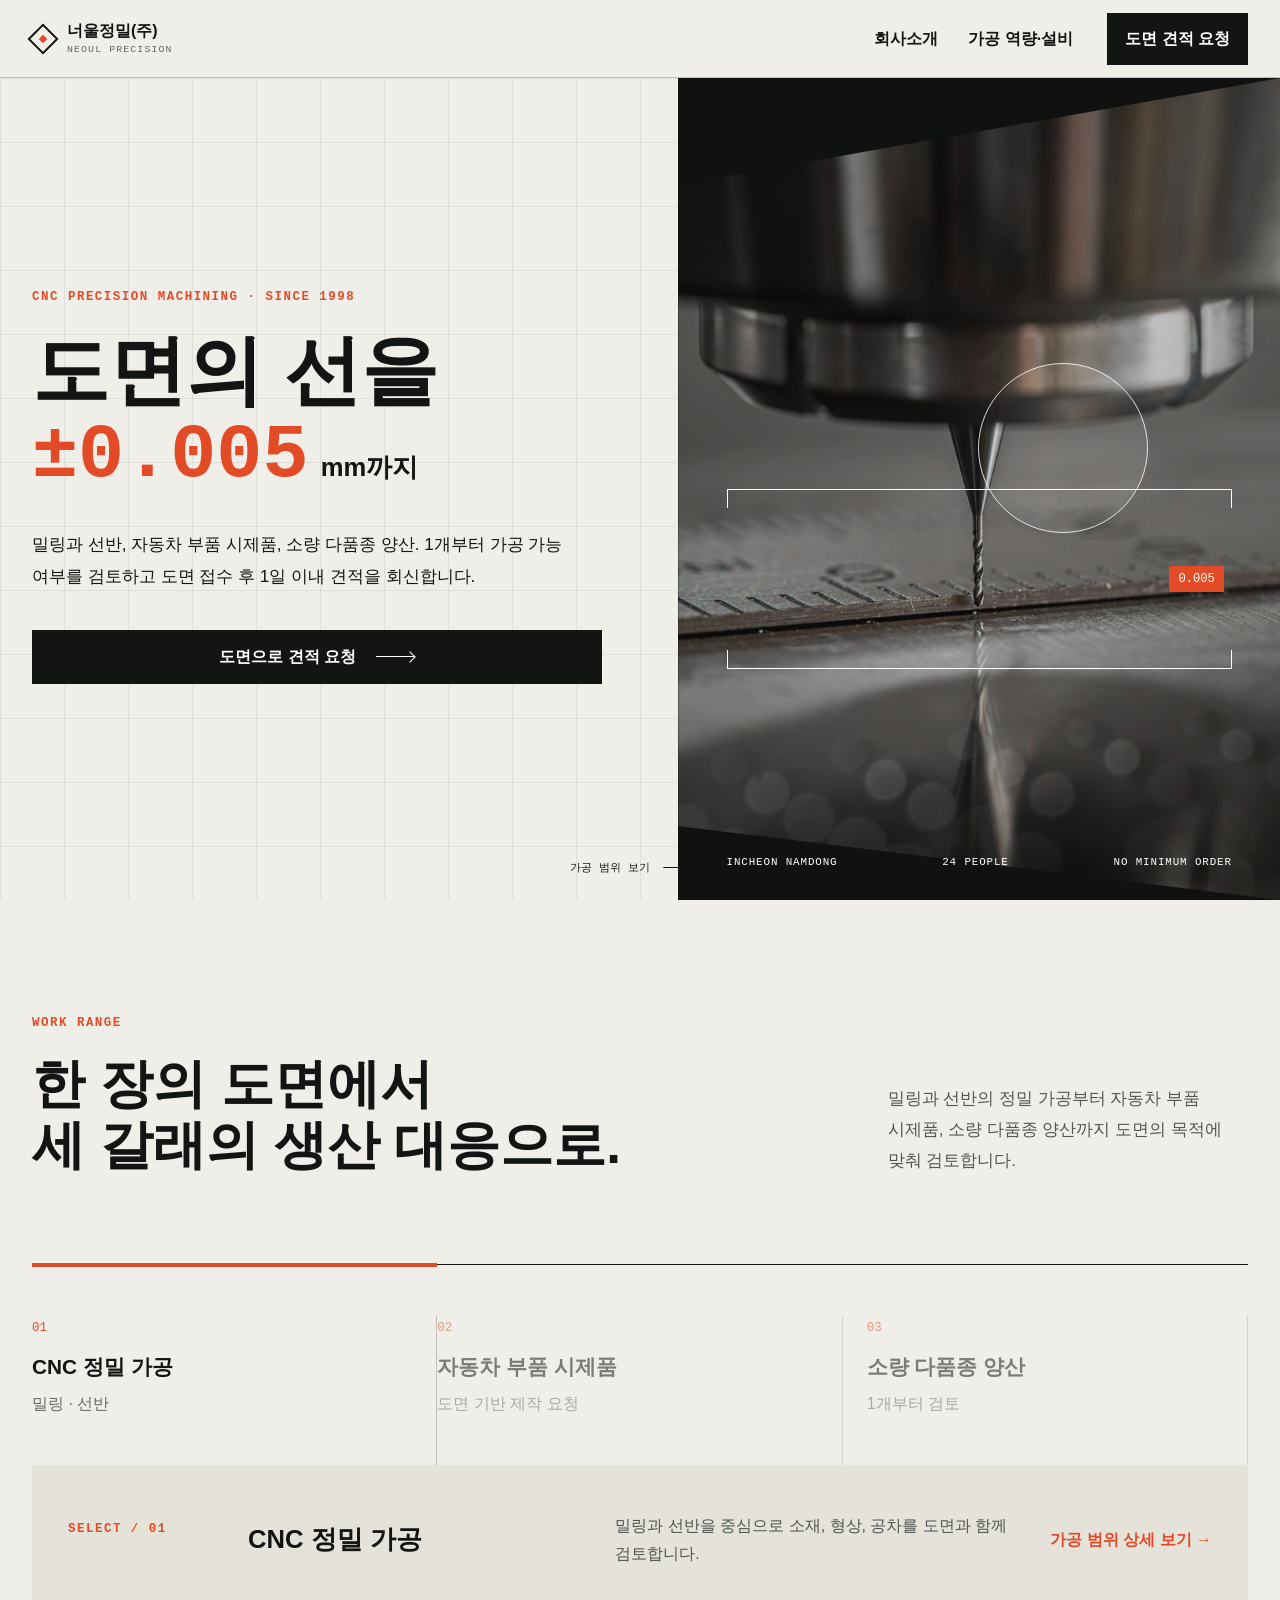
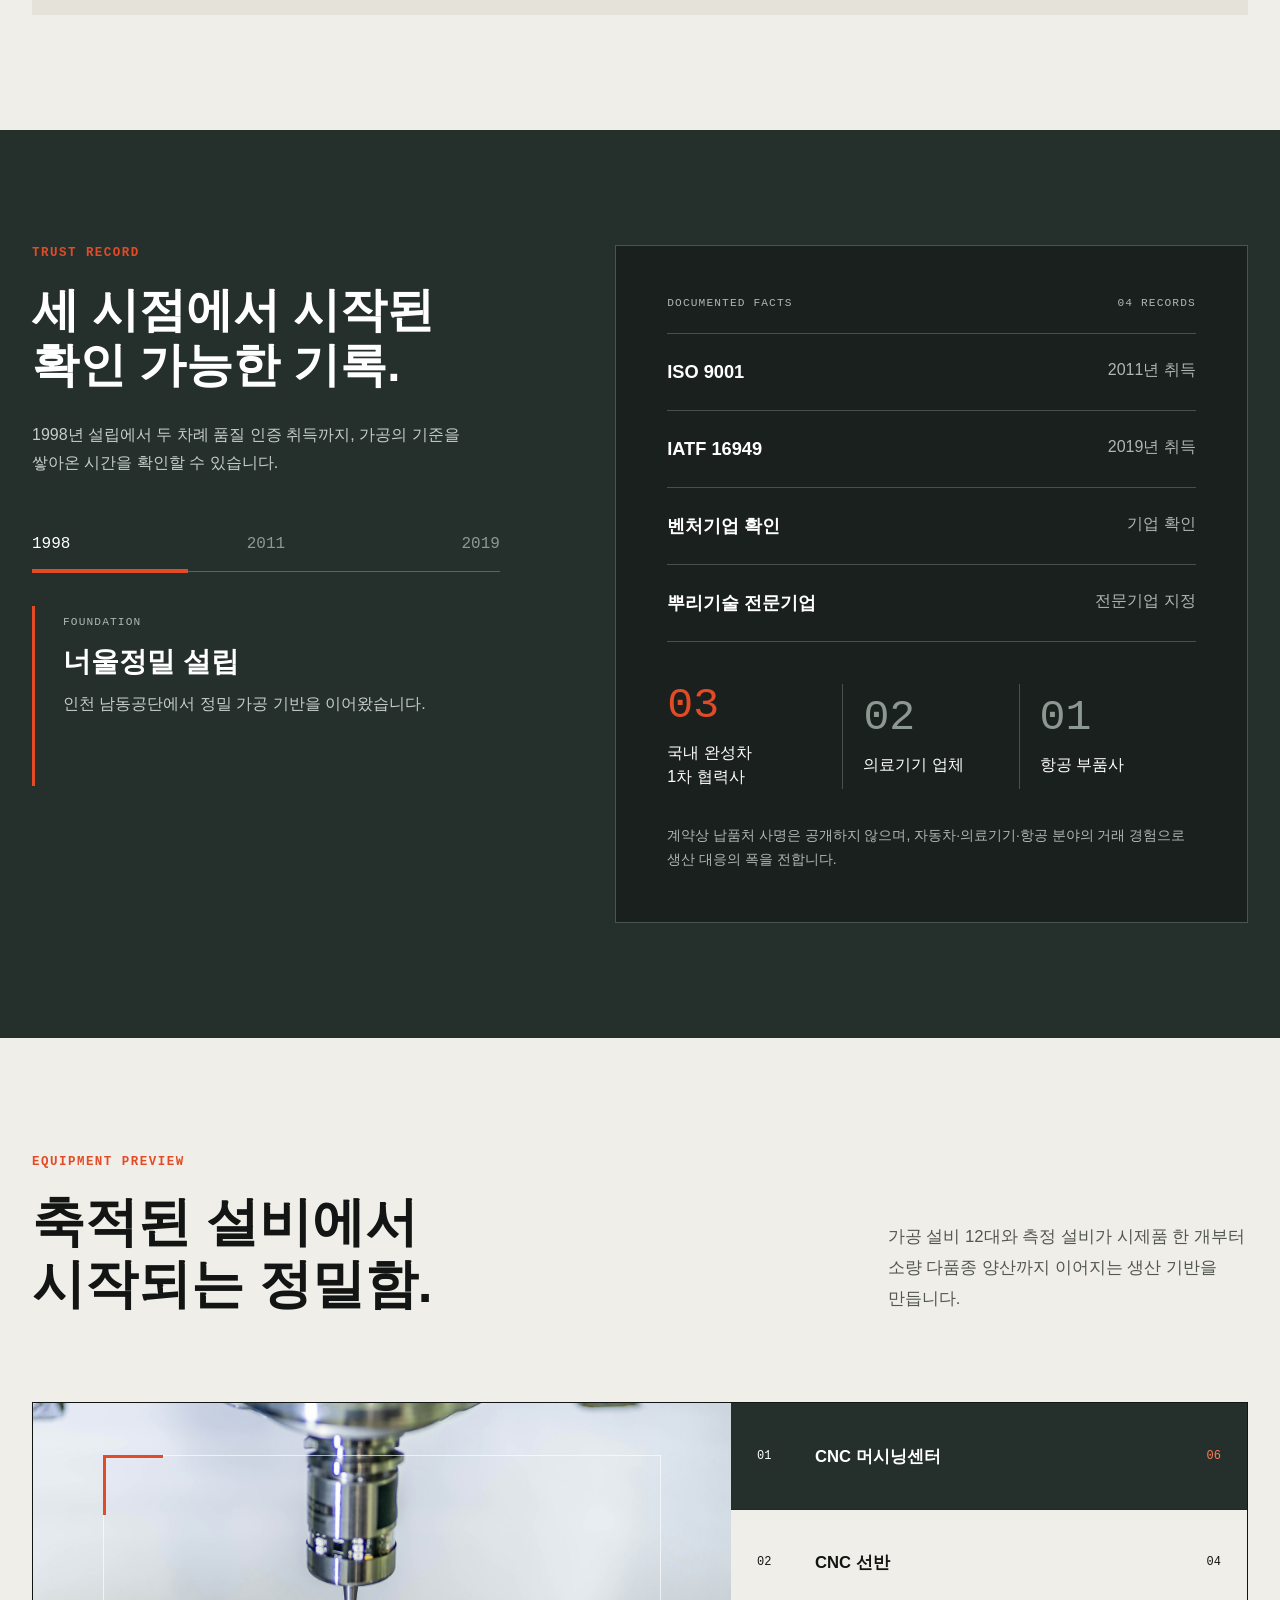
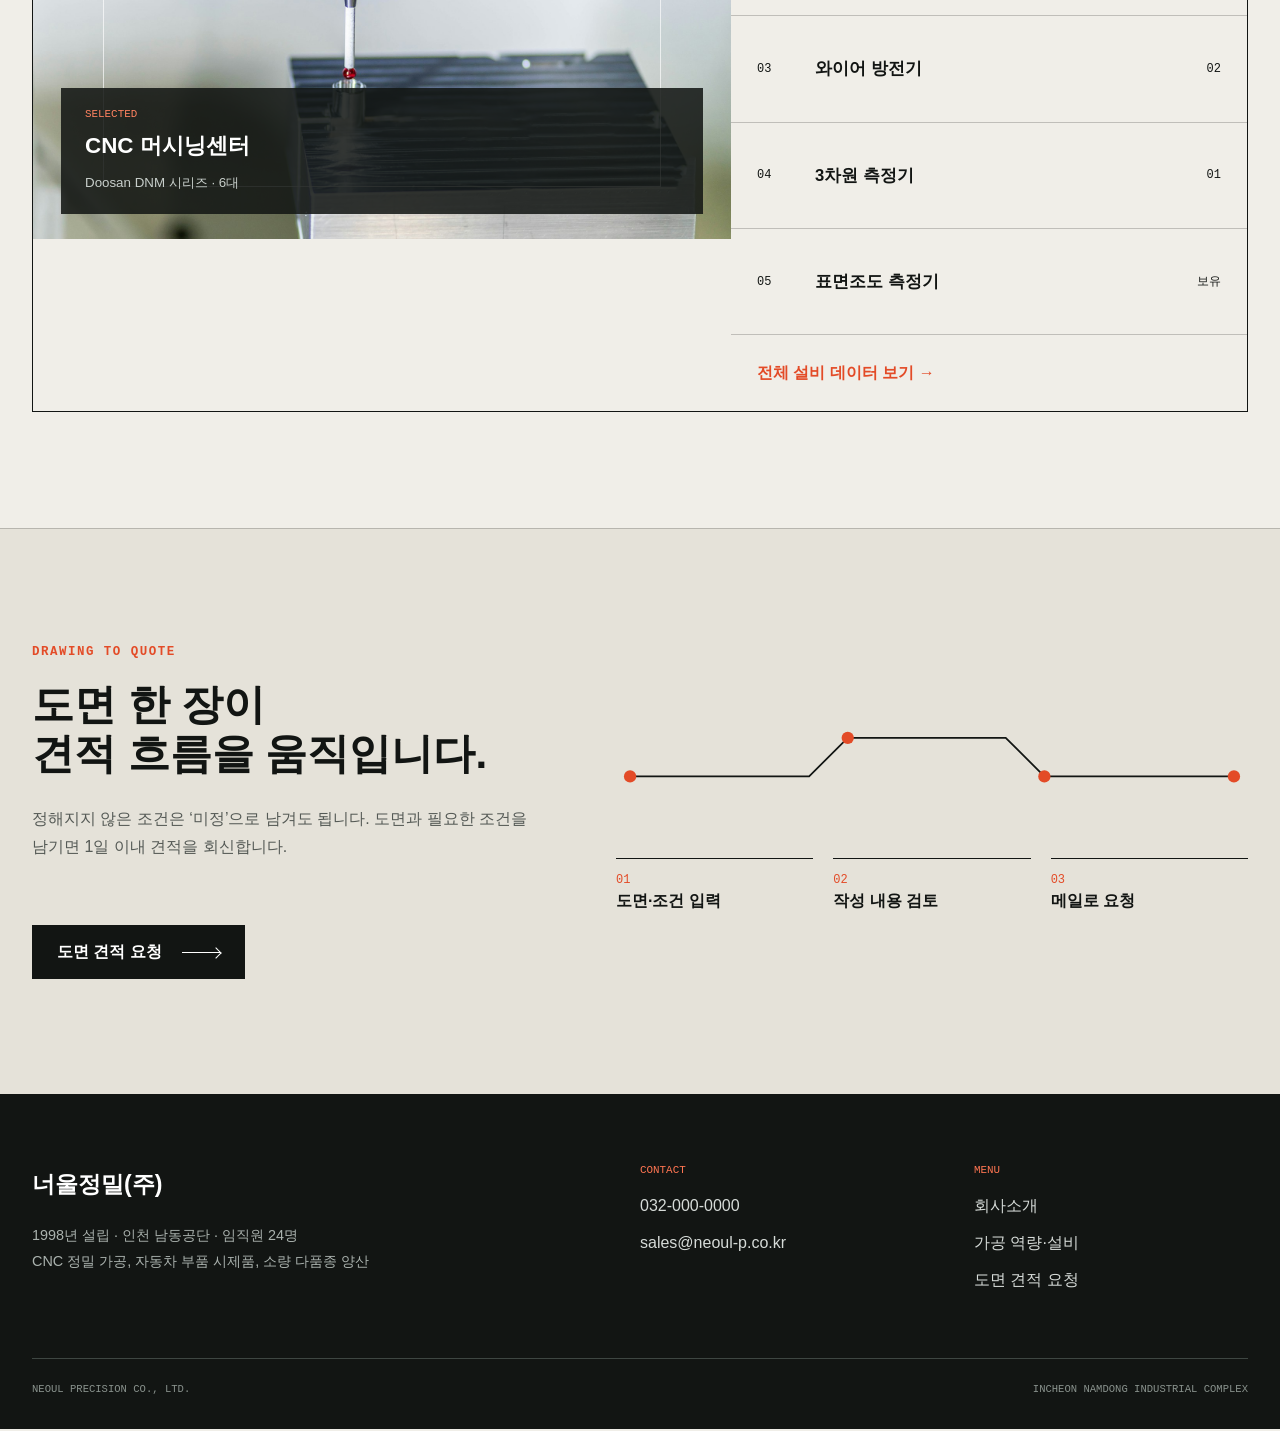
==== commit cabb100f: "Add files via upload" ====
--- a/index.html
+++ b/index.html
@@ -81,7 +81,7 @@
 
     <section class="equipment-stage section" aria-labelledby="equipment-title">
       <div class="wrap">
-        <header class="split-head"><div><p class="eyebrow">EQUIPMENT PREVIEW</p><h2 class="semantic-title" id="equipment-title"><span class="title-line">축적된 설비에서</span><span class="title-line">시작되는 정밀함.</span></h2></div><p>가공 설비 12대와 측정 설비가 시제품 한 개부터 소량 다품종 양산까지 이어지는 생산 기반을 만듭니다.</p></header>
+        <header class="split-head"><div><p class="eyebrow">EQUIPMENT PREVIEW</p><h2 class="semantic-title" id="equipment-title"><span class="title-line">축적된 설비에서</span><span class="title-line">시작되는 정밀함.</span></h2></div><p>가공 설비 12대와 측정 설비가 <span class="nowrap-term">시제품 한 개부터</span> 소량 다품종 양산까지 이어지는 생산 기반을 만듭니다.</p></header>
         <div class="equipment-explorer" data-equipment-explorer>
           <div class="equipment-media interactive-media"><img src="assets/cnc-machine.jpg" width="1800" height="1395" alt="CNC 장비의 정밀 가공 장면" /><div class="focus-frame" aria-hidden="true"></div><p><span>SELECTED</span><b>CNC 머시닝센터</b><small>Doosan DNM 시리즈 · 6대</small></p></div>
           <div class="equipment-nav" role="listbox" aria-label="설비 선택">
--- a/styles.css
+++ b/styles.css
@@ -106,8 +106,24 @@
 
 /* Semantic title lines */
 .title-line{display:block;max-width:100%;white-space:nowrap;word-break:keep-all;overflow-wrap:normal}
+.cap-opening{background-image:none}
+.mobile-panel{visibility:hidden;pointer-events:none}
+.mobile-panel.open{visibility:visible;pointer-events:auto}
+@media(min-width:769px){.mobile-panel{display:none}}
+.story-steps article{min-height:36vh;padding:7vh 0;opacity:.72}
+.story-steps article.active{opacity:1}
+@media(max-width:1024px){.about-opening-copy{min-height:520px}}
+@media(max-width:768px){.story-steps article{padding:36px 0;opacity:1}}
+@media(max-width:430px){.about-opening-copy{min-height:470px}}
 .semantic-title{font-size:clamp(2.3rem,4.15vw,4.35rem);line-height:1.16;letter-spacing:0;overflow:visible}
 .about-opening h1.opening-title,.cap-opening h1.opening-title,.quote-opening h1.opening-title{font-size:clamp(2.8rem,3.3vw,4.4rem);line-height:1.14;letter-spacing:0;overflow:visible}
+@media(min-width:1025px){
+  .about-opening{grid-template-columns:minmax(0,59%) minmax(0,41%)}
+  .about-opening-copy{padding-right:clamp(20px,2.5vw,48px)}
+  .about-opening h1.opening-title{font-size:clamp(2.65rem,3.2vw,3.25rem)}
+  .cap-opening{grid-template-columns:minmax(0,1.25fr) minmax(0,.75fr);gap:clamp(80px,6vw,136px)}
+  .cap-opening h1.opening-title{font-size:clamp(2.8rem,3.3vw,4.2rem)}
+}
 .about-opening-copy,.cap-opening>div,.quote-opening>div{min-width:0}
 .history-head{grid-template-columns:1fr;margin-bottom:clamp(32px,4vw,52px)}
 .quote-route-grid{grid-template-columns:minmax(520px,.9fr) minmax(0,1.1fr);gap:5vw}
@@ -140,7 +156,7 @@
 
 /* Certification chronicle */
 .cert-chronicle{position:relative;isolation:isolate;overflow:visible}
-.cert-chronicle::before{content:"";position:absolute;z-index:-1;inset:0;pointer-events:none;background:linear-gradient(90deg,transparent 0,transparent calc(50% - 1px),rgba(255,255,255,.08) 50%,transparent calc(50% + 1px))}
+.cert-chronicle::before{content:none}
 .chronicle-shell{display:grid;grid-template-columns:minmax(0,1.06fr) minmax(0,.94fr);gap:clamp(56px,8vw,124px);align-items:start}
 .chronicle-intro{position:sticky;top:calc(var(--header) + 54px);min-width:0;z-index:2}
 .chronicle-title{font-size:clamp(2.45rem,3.25vw,3.55rem);line-height:1.18;letter-spacing:0;max-width:none}
@@ -161,9 +177,9 @@
 .chronicle-years button.active::before{background:var(--signal);border-color:var(--signal);transform:rotate(45deg) scale(1.25)}
 .chronicle-years button.active b{color:#ff8b6b}
 .chronicle-years button:focus-visible{outline:2px solid #ff8b6b;outline-offset:-2px}
-.chronicle-records{position:relative;min-height:236px;border-bottom:1px solid #68716d}
-.chronicle-record{position:absolute;inset:0;display:flex;flex-direction:column;justify-content:center;padding:36px 40px 38px 55px;opacity:0;visibility:hidden;transform:translateY(12px);transition:opacity .22s,transform .32s var(--ease),visibility 0s .32s}
-.chronicle-record.active{opacity:1;visibility:visible;transform:none;transition-delay:0s}
+.chronicle-records{min-height:236px;border-bottom:1px solid #68716d}
+.chronicle-record{display:none;min-height:236px;flex-direction:column;justify-content:center;padding:36px 40px 38px 55px}
+.chronicle-record.active{display:flex}
 .chronicle-record>span{font:500 .68rem/1.4 'IBM Plex Mono',monospace;color:#ff8b6b}
 .chronicle-record h3{margin:12px 0 10px;font-size:clamp(1.8rem,2.8vw,3.15rem);line-height:1.2;letter-spacing:0;word-break:keep-all}
 .chronicle-record p{max-width:560px;color:#c8cfcb;line-height:1.8;word-break:keep-all}
@@ -195,7 +211,7 @@
   .chronicle-years button b,.chronicle-years button span{display:block;padding:0}
   .chronicle-years button span{margin-top:7px;font-size:.78rem;line-height:1.45}
   .chronicle-records{min-height:0;border-bottom:0}
-  .chronicle-record{position:relative;inset:auto;min-height:0;padding:30px 0;border-bottom:1px solid #56605b;opacity:1;visibility:visible;transform:none;transition:none}
+  .chronicle-record{display:flex;min-height:0;padding:30px 0;border-bottom:1px solid #56605b}
   .chronicle-record h3{font-size:1.65rem}
   .chronicle-record:not(.active)>span{color:#9ba49f}
   .chronicle-status{grid-template-columns:1fr}
@@ -215,3 +231,88 @@
   .chronicle-record{padding:26px 0}
   .chronicle-record h3{font-size:1.45rem}
 }
+
+/* Full-width editorial openings: the title is never squeezed beside imagery. */
+.about-opening,.cap-opening{display:block;min-height:0;padding:var(--header) 0 0;overflow:visible}
+.about-opening-copy{display:block;min-height:0;padding:clamp(54px,6vw,92px) max(32px,calc((100vw - 1240px)/2)) clamp(36px,4vw,58px);background:var(--paper);position:relative}
+.about-opening-top{display:flex;justify-content:space-between;align-items:baseline;gap:24px;border-top:1px solid var(--ink);padding-top:16px;margin-bottom:clamp(24px,3vw,44px)}
+.about-opening-top .eyebrow{margin:0}
+.about-opening-top>span,.about-opening-index>span{font:600 .72rem/1.4 'IBM Plex Mono',Consolas,monospace;letter-spacing:.1em}
+.about-opening h1.opening-title{font-size:clamp(4.25rem,6.6vw,6.5rem);line-height:1.1;letter-spacing:-.035em;max-width:none;overflow:visible}
+.about-opening h1.opening-title .title-line,.cap-opening h1.opening-title .title-line{line-height:1.18}
+.about-opening h1.opening-title .title-line:last-child{font-size:.72em;letter-spacing:-.04em;margin-top:.18em}
+.about-opening-bottom{display:grid;grid-template-columns:minmax(0,1fr) auto;align-items:end;gap:50px;margin-top:clamp(34px,4vw,58px)}
+.about-opening-bottom>p{font-size:1.12rem;line-height:1.8;max-width:760px;word-break:keep-all}
+.about-opening-index{display:grid;gap:8px;min-width:180px;border-left:2px solid var(--signal);padding-left:20px}
+.about-opening-index strong{font-size:.95rem;line-height:1.5}
+.about-opening-media{height:clamp(300px,35vw,500px);min-height:0;aspect-ratio:auto}
+.about-opening-media img{object-position:center 51%}
+.about-opening-media figcaption{left:max(32px,calc((100vw - 1240px)/2));right:max(32px,calc((100vw - 1240px)/2))}
+
+.cap-opening{background:var(--steel);color:var(--white)}
+.cap-opening-head{padding:clamp(60px,7vw,102px) max(32px,calc((100vw - 1240px)/2)) clamp(48px,5vw,74px);position:relative;min-width:0}
+.cap-opening-head::before{content:"";position:absolute;left:max(32px,calc((100vw - 1240px)/2));right:max(32px,calc((100vw - 1240px)/2));top:clamp(42px,5vw,74px);height:1px;background:#65716a}
+.cap-opening-head .eyebrow{padding-top:20px;color:#ff8062;margin-bottom:clamp(26px,3vw,44px)}
+.cap-opening h1.opening-title{font-size:clamp(4.25rem,6.6vw,6.5rem);line-height:1.1;letter-spacing:-.035em;max-width:none}
+.cap-opening h1.opening-title .title-line:last-child{font-size:.79em;margin-top:.18em;letter-spacing:-.04em}
+.cap-opening-head>p:last-child{font-size:1.12rem;line-height:1.8;max-width:800px;margin-top:clamp(28px,3vw,44px);color:#d3dad5}
+.cap-opening-stage{display:grid;grid-template-columns:minmax(0,1.7fr) minmax(310px,.75fr);min-height:clamp(320px,34vw,490px);border-top:1px solid #65716a}
+.cap-opening-visual{position:relative;overflow:hidden;min-height:320px;background:#101612}
+.cap-opening-visual::after{content:"";position:absolute;inset:0;background:linear-gradient(0deg,rgba(12,18,15,.55),transparent 42%);pointer-events:none}
+.cap-opening-visual img{width:100%;height:100%;object-fit:cover;object-position:center 51%}
+.cap-opening-caption{position:absolute;bottom:26px;left:max(32px,calc((100vw - 1240px)/2));z-index:1;font:600 .72rem 'IBM Plex Mono',Consolas,monospace;letter-spacing:.12em}
+.cap-opening-crosshair{position:absolute;z-index:1;left:50%;top:50%;width:clamp(120px,15vw,230px);aspect-ratio:1;border:1px solid rgba(255,255,255,.67);transform:translate(-50%,-50%);pointer-events:none}
+.cap-opening-crosshair::before,.cap-opening-crosshair::after{content:"";position:absolute;background:rgba(255,255,255,.65)}
+.cap-opening-crosshair::before{width:1px;height:34px;left:50%;top:-17px}
+.cap-opening-crosshair::after{height:1px;width:34px;top:50%;left:-17px}
+.cap-opening dl{display:grid;grid-template-columns:1fr;margin:0;border:0;border-left:1px solid #65716a;min-width:0}
+.cap-opening dl div{display:flex;align-items:center;justify-content:space-between;gap:20px;padding:20px clamp(24px,3vw,48px);border-bottom:1px solid #65716a}
+.cap-opening dl div:last-child{border-bottom:0}
+.cap-opening dt{font-size:1rem;color:#d3dad5}
+.cap-opening dd{font-size:clamp(2rem,3vw,3.2rem);white-space:nowrap}
+.cap-opening dd small{font-size:.82rem}
+
+@media(max-width:1024px){
+  .about-opening-copy,.cap-opening-head{padding-left:24px;padding-right:24px}
+  .about-opening h1.opening-title,.cap-opening h1.opening-title{font-size:clamp(3.5rem,7.6vw,5rem)}
+  .about-opening-media figcaption{left:24px;right:24px}
+  .cap-opening-head::before{left:24px;right:24px}
+  .cap-opening-caption{left:24px}
+  .cap-opening-stage{grid-template-columns:minmax(0,1.4fr) minmax(275px,.8fr)}
+}
+@media(max-width:768px){
+  .about-opening,.cap-opening{padding-top:var(--header)}
+  .about-opening-copy,.cap-opening-head{padding:48px 20px 42px}
+  .about-opening-top{margin-bottom:30px}
+  .about-opening h1.opening-title,.cap-opening h1.opening-title{font-size:clamp(3.2rem,9vw,4.3rem)}
+  .about-opening-bottom{gap:22px;margin-top:34px}
+  .about-opening-media{height:auto;aspect-ratio:16/9}
+  .cap-opening-head::before{left:20px;right:20px;top:32px}
+  .cap-opening-head .eyebrow{padding-top:8px}
+  .cap-opening-stage{grid-template-columns:1fr}
+  .cap-opening-visual{min-height:0;aspect-ratio:16/9}
+  .cap-opening dl{grid-template-columns:repeat(3,minmax(0,1fr));border-left:0;border-top:1px solid #65716a}
+  .cap-opening dl div{display:block;padding:20px;border-bottom:0;border-right:1px solid #65716a}
+  .cap-opening dl div:last-child{border-right:0}
+  .cap-opening dd{margin-top:12px;font-size:clamp(1.65rem,4.2vw,2.2rem)}
+}
+@media(max-width:540px){
+  .about-opening-copy,.cap-opening-head{padding:34px 16px 36px}
+  .about-opening-top{margin-bottom:27px}
+  .about-opening-top>span{font-size:.6rem}
+  .about-opening h1.opening-title,.cap-opening h1.opening-title{font-size:clamp(2.8rem,12.8vw,3.5rem);line-height:1.1}
+  .about-opening h1.opening-title .title-line:last-child{font-size:clamp(1.5rem,7.1vw,1.9rem);letter-spacing:-.045em}
+  .cap-opening h1.opening-title .title-line:last-child{font-size:clamp(1.9rem,8.4vw,2.35rem);letter-spacing:-.045em}
+  .about-opening-bottom{display:block;margin-top:26px}
+  .about-opening-bottom>p,.cap-opening-head>p:last-child{font-size:1rem;line-height:1.72}
+  .about-opening-index{margin-top:24px;display:flex;align-items:center;gap:18px;min-width:0}
+  .about-opening-media{aspect-ratio:4/3}
+  .about-opening-media figcaption{left:16px;right:16px;bottom:16px;font-size:.7rem}
+  .cap-opening-head::before{left:16px;right:16px;top:24px}
+  .cap-opening-head .eyebrow{margin-bottom:28px}
+  .cap-opening-visual{aspect-ratio:4/3}
+  .cap-opening-caption{left:16px;bottom:16px}
+  .cap-opening dl{grid-template-columns:1fr}
+  .cap-opening dl div{display:flex;align-items:baseline;padding:16px;border-right:0;border-bottom:1px solid #65716a}
+  .cap-opening dd{margin:0;font-size:2rem}
+}
